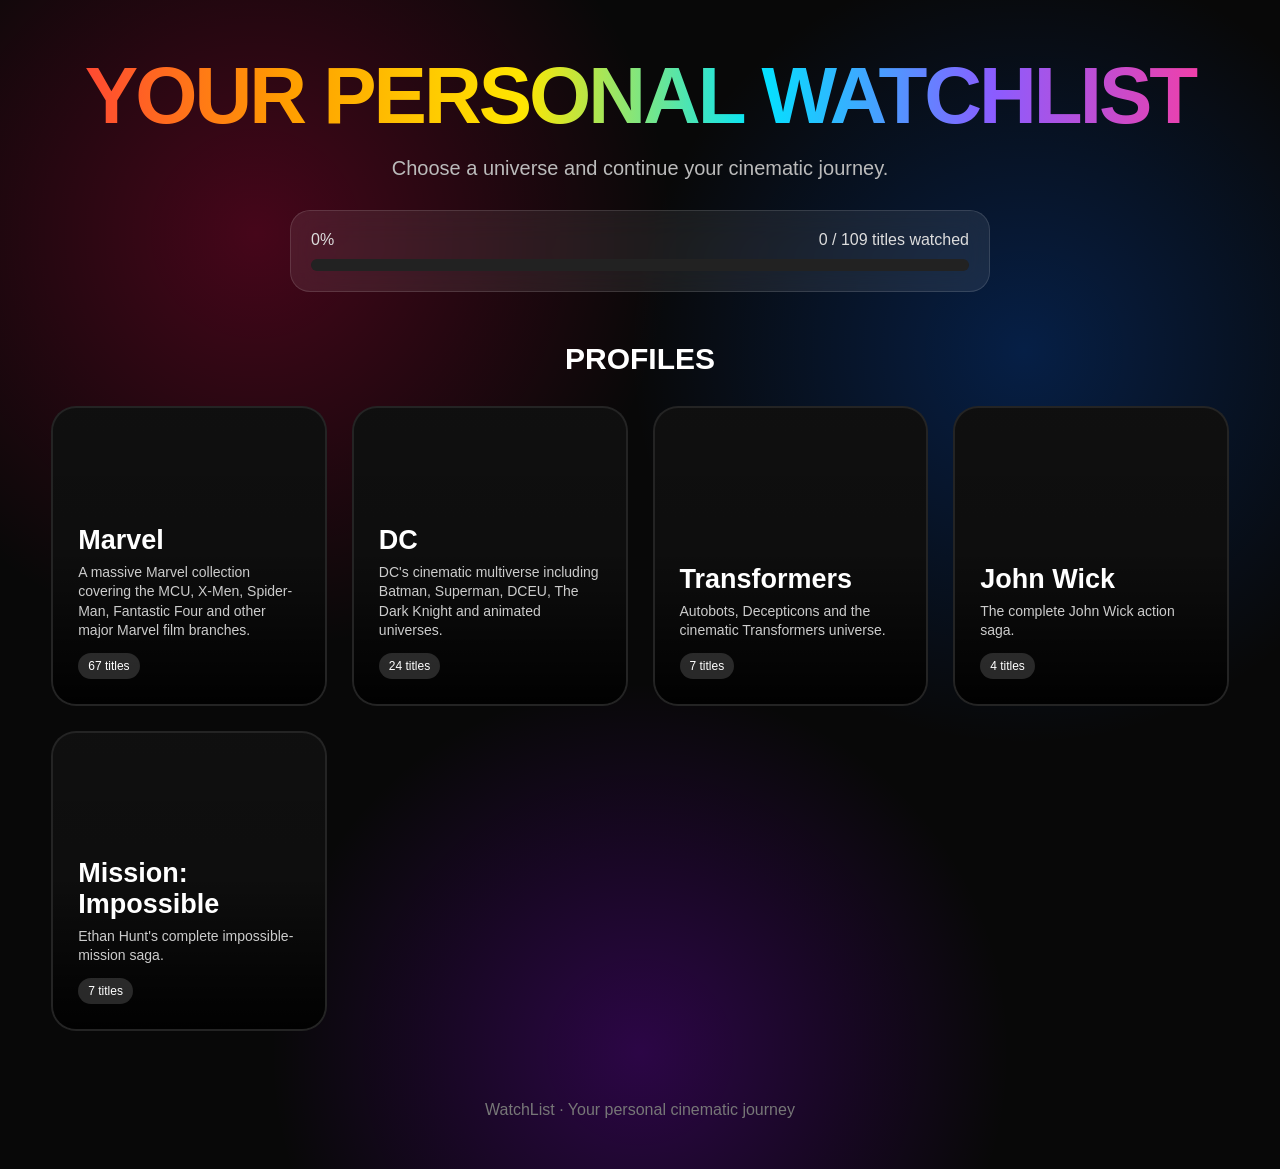
==== index.html @ 00dbecfc "Refactor data & redesign UI for modern look and features Refactored data.js to use a new universes a" ====
<!DOCTYPE html>
<html lang="en">
<head>
    <meta charset="UTF-8">
    <meta name="viewport" content="width=device-width, initial-scale=1.0">

    <title>WatchList</title>

    <style>

        * {
            box-sizing: border-box;
            margin: 0;
            padding: 0;
        }

        body {
            font-family: Arial, Helvetica, sans-serif;
            min-height: 100vh;
            color: white;
            background: radial-gradient(circle at 20% 20%, rgba(255,0,80,.25), transparent 30%), radial-gradient(circle at 80% 30%, rgba(0,100,255,.25), transparent 30%), radial-gradient(circle at 50% 90%, rgba(150,0,255,.25), transparent 30%), #080808;
        }

        .container {
            width: 92%;
            max-width: 1400px;
            margin: auto;
            padding: 50px 0;
        }

        .hero {
            text-align: center;
            margin-bottom: 50px;
        }

            .hero h1 {
                font-size: clamp(40px, 7vw, 80px);
                font-weight: 900;
                letter-spacing: -3px;
                background: linear-gradient( 90deg, #ff3b3b, #ff9d00, #ffe600, #00e5ff, #8b5cff, #ff3b9d );
                -webkit-background-clip: text;
                color: transparent;
            }

            .hero p {
                margin-top: 15px;
                font-size: 20px;
                color: #bbb;
            }

        .progress-box {
            max-width: 700px;
            margin: 30px auto;
            padding: 20px;
            border-radius: 20px;
            background: rgba(255,255,255,.08);
            border: 1px solid rgba(255,255,255,.12);
            backdrop-filter: blur(15px);
        }

        .progress-text {
            display: flex;
            justify-content: space-between;
            margin-bottom: 10px;
            color: #ddd;
        }

        .progress {
            height: 12px;
            background: #222;
            border-radius: 20px;
            overflow: hidden;
        }

        .progress-fill {
            height: 100%;
            width: 0%;
            border-radius: 20px;
            background: linear-gradient( 90deg, #ff3b3b, #ff9d00, #00e5ff, #8b5cff );
            transition: width .5s ease;
        }

        .section-title {
            text-align: center;
            font-size: 30px;
            margin-bottom: 30px;
        }

        .profiles {
            display: grid;
            grid-template-columns: repeat(auto-fit, minmax(230px, 1fr));
            gap: 25px;
        }

        .profile {
            position: relative;
            height: 300px;
            border-radius: 25px;
            overflow: hidden;
            cursor: pointer;
            background: #111;
            border: 2px solid rgba(255,255,255,.08);
            transition: transform .3s ease, box-shadow .3s ease, border .3s ease;
        }

            .profile:hover {
                transform: translateY(-10px) scale(1.02);
                border-color: rgba(255,255,255,.4);
                box-shadow: 0 20px 60px rgba(0,0,0,.6);
            }

        .profile-bg {
            position: absolute;
            inset: 0;
            background-size: cover;
            background-position: center;
            transition: transform .5s ease;
        }

        .profile:hover .profile-bg {
            transform: scale(1.08);
        }

        .profile-overlay {
            position: absolute;
            inset: 0;
            background: linear-gradient( to top, rgba(0,0,0,.95), rgba(0,0,0,.2), rgba(0,0,0,.1) );
        }

        .profile-content {
            position: absolute;
            bottom: 0;
            padding: 25px;
            width: 100%;
        }

            .profile-content h2 {
                font-size: 27px;
                margin-bottom: 7px;
            }

            .profile-content p {
                color: #ccc;
                font-size: 14px;
                line-height: 1.4;
            }

        .movie-count {
            display: inline-block;
            margin-top: 12px;
            padding: 6px 10px;
            border-radius: 20px;
            background: rgba(255,255,255,.15);
            font-size: 12px;
        }

        footer {
            text-align: center;
            margin-top: 70px;
            color: #777;
        }
    </style>
</head>

<body>

    <div class="container">

        <div class="hero">

            <h1>YOUR PERSONAL WATCHLIST</h1>

            <p>
                Choose a universe and continue your cinematic journey.
            </p>

            <div class="progress-box">

                <div class="progress-text">
                    <span id="progressPercent">0%</span>
                    <span id="progressCount">0 / 0 titles watched</span>
                </div>

                <div class="progress">
                    <div class="progress-fill"
                         id="progressFill">
                    </div>
                </div>

            </div>

        </div>


        <h2 class="section-title">
            PROFILES
        </h2>

        <div class="profiles"
             id="profiles">
        </div>


        <footer>
            WatchList · Your personal cinematic journey
        </footer>

    </div>


    <script src="data.js"></script>

    <script>

function getAllMovies() {

    let movies = [];

    universes.forEach(universe => {

        if (!universe.sections) return;

        universe.sections.forEach(section => {

            if (!section.items) return;

            section.items.forEach(movie => {
                movies.push(movie);
            });

        });

    });

    return movies;
}


function updateProgress() {

    const movies = getAllMovies();

    let watched = 0;

    movies.forEach(movie => {

        const status =
            localStorage.getItem("watchlist_" + movie.id);

        if (status === "watched") {
            watched++;
        }

    });

    const total = movies.length;

    const percent =
        total === 0
            ? 0
            : Math.round((watched / total) * 100);

    document.getElementById("progressPercent").textContent =
        percent + "%";

    document.getElementById("progressCount").textContent =
        watched + " / " + total + " titles watched";

    document.getElementById("progressFill").style.width =
        percent + "%";
}


function createProfiles() {

    const container =
        document.getElementById("profiles");

    container.innerHTML = "";

    universes.forEach(universe => {

        let totalMovies = 0;

        universe.sections.forEach(section => {

            totalMovies += section.items.length;

        });


        const card =
            document.createElement("div");

        card.className = "profile";


        card.innerHTML = `

            <div
                class="profile-bg"
                style="
                    background-image:
                    url('${universe.background}');
                ">
            </div>

            <div class="profile-overlay"></div>

            <div class="profile-content">

                <h2>
                    ${universe.name}
                </h2>

                <p>
                    ${universe.description}
                </p>

                <span class="movie-count">
                    ${totalMovies} titles
                </span>

            </div>
        `;


        card.onclick = function() {

            window.location.href =
                "universe.html?id=" +
                encodeURIComponent(universe.id);

        };


        container.appendChild(card);

    });
}


createProfiles();
updateProgress();

    </script>

</body>
</html>
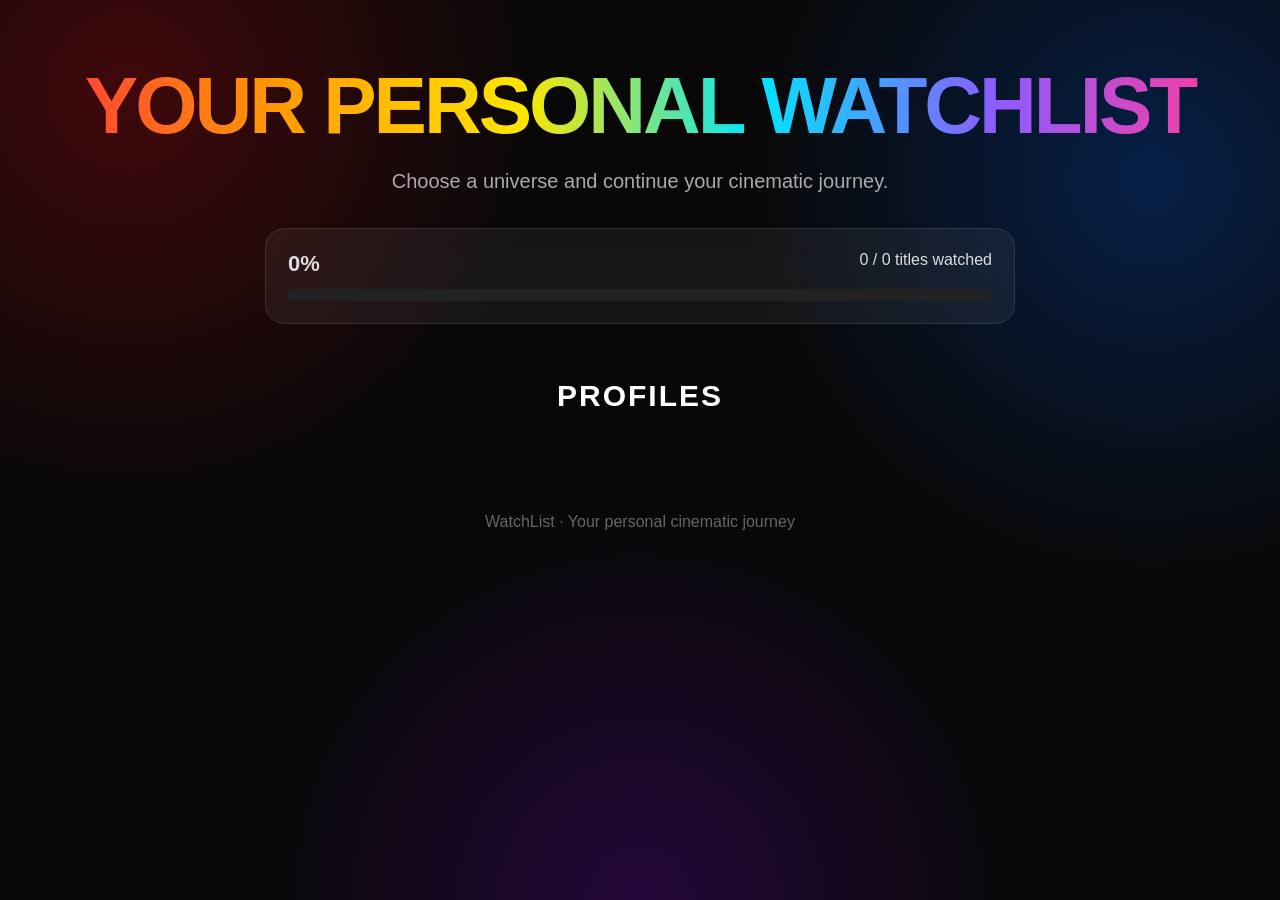
==== commit 133d075b: "Done" ====
--- a/index.html
+++ b/index.html
@@ -1,10 +1,14 @@
 <!DOCTYPE html>
 <html lang="en">
+
 <head>
+
     <meta charset="UTF-8">
-    <meta name="viewport" content="width=device-width, initial-scale=1.0">
-
-    <title>WatchList</title>
+
+    <meta name="viewport"
+          content="width=device-width, initial-scale=1.0">
+
+    <title>WatchList — Choose Your Universe</title>
 
     <style>
 
@@ -15,335 +19,716 @@
         }
 
         body {
+            min-height: 100vh;
             font-family: Arial, Helvetica, sans-serif;
-            min-height: 100vh;
             color: white;
-            background: radial-gradient(circle at 20% 20%, rgba(255,0,80,.25), transparent 30%), radial-gradient(circle at 80% 30%, rgba(0,100,255,.25), transparent 30%), radial-gradient(circle at 50% 90%, rgba(150,0,255,.25), transparent 30%), #080808;
-        }
+            background: radial-gradient( circle at 10% 10%, rgba(229, 9, 20, .25), transparent 30% ), radial-gradient( circle at 90% 20%, rgba(0, 100, 255, .25), transparent 30% ), radial-gradient( circle at 50% 100%, rgba(150, 0, 255, .2), transparent 35% ), #080808;
+        }
+
 
         .container {
             width: 92%;
-            max-width: 1400px;
+            max-width: 1500px;
             margin: auto;
-            padding: 50px 0;
-        }
+            padding: 60px 0 80px;
+        }
+
+
+        /* =========================
+           HERO
+        ========================= */
 
         .hero {
             text-align: center;
-            margin-bottom: 50px;
-        }
+            margin-bottom: 55px;
+        }
+
 
             .hero h1 {
-                font-size: clamp(40px, 7vw, 80px);
+                font-size: clamp( 40px, 7vw, 80px );
                 font-weight: 900;
                 letter-spacing: -3px;
                 background: linear-gradient( 90deg, #ff3b3b, #ff9d00, #ffe600, #00e5ff, #8b5cff, #ff3b9d );
                 -webkit-background-clip: text;
+                background-clip: text;
                 color: transparent;
             }
 
+
             .hero p {
-                margin-top: 15px;
+                margin-top: 18px;
+                color: #aaa;
                 font-size: 20px;
-                color: #bbb;
-            }
+            }
+
+
+        /* =========================
+           PROGRESS
+        ========================= */
 
         .progress-box {
-            max-width: 700px;
-            margin: 30px auto;
-            padding: 20px;
+            max-width: 750px;
+            margin: 35px auto 0;
+            padding: 22px;
             border-radius: 20px;
-            background: rgba(255,255,255,.08);
-            border: 1px solid rgba(255,255,255,.12);
+            background: rgba(255,255,255,.06);
+            border: 1px solid rgba(255,255,255,.1);
             backdrop-filter: blur(15px);
         }
+
 
         .progress-text {
             display: flex;
             justify-content: space-between;
-            margin-bottom: 10px;
+            margin-bottom: 12px;
             color: #ddd;
         }
 
+
+        #progressPercent {
+            font-size: 22px;
+            font-weight: bold;
+        }
+
+
         .progress {
+            width: 100%;
             height: 12px;
-            background: #222;
             border-radius: 20px;
             overflow: hidden;
-        }
+            background: #222;
+        }
+
 
         .progress-fill {
+            width: 0%;
             height: 100%;
-            width: 0%;
-            border-radius: 20px;
             background: linear-gradient( 90deg, #ff3b3b, #ff9d00, #00e5ff, #8b5cff );
             transition: width .5s ease;
         }
+
+
+        /* =========================
+           PROFILES
+        ========================= */
 
         .section-title {
             text-align: center;
             font-size: 30px;
             margin-bottom: 30px;
-        }
+            letter-spacing: 2px;
+        }
+
 
         .profiles {
             display: grid;
-            grid-template-columns: repeat(auto-fit, minmax(230px, 1fr));
-            gap: 25px;
-        }
+            grid-template-columns: repeat( auto-fit, minmax( 260px, 1fr ) );
+            gap: 28px;
+        }
+
 
         .profile {
             position: relative;
-            height: 300px;
+            height: 360px;
+            overflow: hidden;
             border-radius: 25px;
-            overflow: hidden;
             cursor: pointer;
-            background: #111;
-            border: 2px solid rgba(255,255,255,.08);
-            transition: transform .3s ease, box-shadow .3s ease, border .3s ease;
-        }
+            background: #151515;
+            border: 2px solid rgba(255,255,255,.1);
+            transition: transform .3s ease, box-shadow .3s ease;
+        }
+
 
             .profile:hover {
                 transform: translateY(-10px) scale(1.02);
-                border-color: rgba(255,255,255,.4);
-                box-shadow: 0 20px 60px rgba(0,0,0,.6);
-            }
+                box-shadow: 0 25px 70px rgba(0,0,0,.7);
+            }
+
 
         .profile-bg {
             position: absolute;
             inset: 0;
-            background-size: cover;
-            background-position: center;
+            background: linear-gradient( 135deg, var(--accent), var(--accent2), #111 );
             transition: transform .5s ease;
         }
 
-        .profile:hover .profile-bg {
-            transform: scale(1.08);
-        }
+
+        .profile:hover
+        .profile-bg {
+            transform: scale(1.1);
+        }
+
 
         .profile-overlay {
             position: absolute;
             inset: 0;
-            background: linear-gradient( to top, rgba(0,0,0,.95), rgba(0,0,0,.2), rgba(0,0,0,.1) );
-        }
+            background: linear-gradient( to bottom, rgba(0,0,0,.05), rgba(0,0,0,.25), rgba(0,0,0,.95) );
+        }
+
+
+        .profile-symbol {
+            position: absolute;
+            top: 35px;
+            left: 35px;
+            width: 75px;
+            height: 75px;
+            border-radius: 50%;
+            display: flex;
+            align-items: center;
+            justify-content: center;
+            font-size: 38px;
+            background: rgba(0,0,0,.35);
+            border: 1px solid rgba(255,255,255,.25);
+            backdrop-filter: blur(10px);
+        }
+
 
         .profile-content {
             position: absolute;
+            left: 0;
             bottom: 0;
-            padding: 25px;
             width: 100%;
-        }
+            padding: 28px;
+        }
+
 
             .profile-content h2 {
-                font-size: 27px;
-                margin-bottom: 7px;
-            }
+                font-size: 30px;
+                margin-bottom: 8px;
+            }
+
 
             .profile-content p {
-                color: #ccc;
+                color: #ddd;
+                line-height: 1.5;
                 font-size: 14px;
-                line-height: 1.4;
-            }
+            }
+
 
         .movie-count {
             display: inline-block;
-            margin-top: 12px;
-            padding: 6px 10px;
+            margin-top: 15px;
+            padding: 7px 13px;
             border-radius: 20px;
             background: rgba(255,255,255,.15);
-            font-size: 12px;
-        }
+            font-size: 13px;
+        }
+
 
         footer {
             text-align: center;
             margin-top: 70px;
-            color: #777;
+            color: #666;
+        }
+
+
+        /* =========================
+           MOBILE
+        ========================= */
+
+        @media(max-width:600px) {
+
+            .container {
+                padding-top: 35px;
+            }
+
+            .profile {
+                height: 320px;
+            }
+
+            .hero h1 {
+                letter-spacing: -2px;
+            }
+
+            .progress-text {
+                font-size: 13px;
+            }
         }
     </style>
+
 </head>
 
+
 <body>
 
+
     <div class="container">
 
-        <div class="hero">
-
-            <h1>YOUR PERSONAL WATCHLIST</h1>
+
+        <section class="hero">
+
+            <h1>
+                YOUR PERSONAL WATCHLIST
+            </h1>
 
             <p>
                 Choose a universe and continue your cinematic journey.
             </p>
 
+
             <div class="progress-box">
 
                 <div class="progress-text">
-                    <span id="progressPercent">0%</span>
-                    <span id="progressCount">0 / 0 titles watched</span>
+
+                    <span id="progressPercent">
+                        0%
+                    </span>
+
+                    <span id="progressCount">
+                        0 / 0 titles watched
+                    </span>
+
                 </div>
 
+
                 <div class="progress">
-                    <div class="progress-fill"
-                         id="progressFill">
+
+                    <div id="progressFill"
+                         class="progress-fill">
                     </div>
+
                 </div>
 
             </div>
 
-        </div>
+        </section>
 
 
         <h2 class="section-title">
             PROFILES
         </h2>
 
-        <div class="profiles"
-             id="profiles">
-        </div>
+
+        <main id="profiles"
+              class="profiles">
+        </main>
 
 
         <footer>
-            WatchList · Your personal cinematic journey
+
+            WatchList ·
+            Your personal cinematic journey
+
         </footer>
 
+
     </div>
 
 
+    <!-- DATA -->
+
     <script src="data.js"></script>
 
+
     <script>
 
-function getAllMovies() {
-
-    let movies = [];
-
-    universes.forEach(universe => {
-
-        if (!universe.sections) return;
-
-        universe.sections.forEach(section => {
-
-            if (!section.items) return;
-
-            section.items.forEach(movie => {
-                movies.push(movie);
-            });
-
-        });
-
-    });
-
-    return movies;
+
+/* =========================================
+   GET ALL ITEMS
+========================================= */
+
+function getAllItems() {
+
+    const items = [];
+
+    UNIVERSES.forEach(
+        universe => {
+
+            if (!universe.groups) {
+                return;
+            }
+
+            universe.groups.forEach(
+                group => {
+
+                    if (!group.items) {
+                        return;
+                    }
+
+                    group.items.forEach(
+                        item => {
+
+                            items.push(item);
+
+                        }
+                    );
+
+                }
+            );
+
+        }
+    );
+
+    return items;
+
 }
 
 
-function updateProgress() {
-
-    const movies = getAllMovies();
+/* =========================================
+   PROGRESS
+========================================= */
+
+function updateOverallProgress() {
+
+    const items =
+        getAllItems();
+
 
     let watched = 0;
 
-    movies.forEach(movie => {
-
-        const status =
-            localStorage.getItem("watchlist_" + movie.id);
-
-        if (status === "watched") {
-            watched++;
-        }
-
-    });
-
-    const total = movies.length;
-
-    const percent =
+
+    let halfway = 0;
+
+
+    items.forEach(
+        item => {
+
+            const status =
+                getStatus(item);
+
+
+            if (
+                status === "watched"
+            ) {
+
+                watched++;
+
+            }
+
+
+            if (
+                status === "halfway"
+            ) {
+
+                halfway++;
+
+            }
+
+        }
+    );
+
+
+    const total =
+        items.length;
+
+
+    const percentage =
         total === 0
-            ? 0
-            : Math.round((watched / total) * 100);
-
-    document.getElementById("progressPercent").textContent =
-        percent + "%";
-
-    document.getElementById("progressCount").textContent =
-        watched + " / " + total + " titles watched";
-
-    document.getElementById("progressFill").style.width =
-        percent + "%";
+        ? 0
+        : Math.round(
+            (
+                watched /
+                total
+            ) * 100
+        );
+
+
+    document
+        .getElementById(
+            "progressPercent"
+        )
+        .textContent =
+        percentage + "%";
+
+
+    document
+        .getElementById(
+            "progressCount"
+        )
+        .textContent =
+        watched +
+        " / " +
+        total +
+        " titles watched";
+
+
+    document
+        .getElementById(
+            "progressFill"
+        )
+        .style.width =
+        percentage + "%";
+
 }
 
 
+/* =========================================
+   STATUS
+========================================= */
+
+function getStatus(item) {
+
+    const saved =
+        localStorage.getItem(
+            "watchlist-" +
+            item.id
+        );
+
+
+    return saved || "not-watched";
+
+}
+
+
+/* =========================================
+   PROFILE ICON
+========================================= */
+
+function getIcon(universe) {
+
+    if (
+        universe.id === "marvel"
+    ) {
+
+        return "⚡";
+
+    }
+
+
+    if (
+        universe.id === "dc"
+    ) {
+
+        return "🦇";
+
+    }
+
+
+    if (
+        universe.id === "hp"
+    ) {
+
+        return "🪄";
+
+    }
+
+
+    return "🎬";
+
+}
+
+
+/* =========================================
+   PROFILE
+========================================= */
+
 function createProfiles() {
 
     const container =
-        document.getElementById("profiles");
+        document.getElementById(
+            "profiles"
+        );
+
 
     container.innerHTML = "";
 
-    universes.forEach(universe => {
-
-        let totalMovies = 0;
-
-        universe.sections.forEach(section => {
-
-            totalMovies += section.items.length;
-
-        });
-
-
-        const card =
-            document.createElement("div");
-
-        card.className = "profile";
-
-
-        card.innerHTML = `
-
-            <div
-                class="profile-bg"
-                style="
-                    background-image:
-                    url('${universe.background}');
-                ">
-            </div>
-
-            <div class="profile-overlay"></div>
-
-            <div class="profile-content">
-
-                <h2>
-                    ${universe.name}
-                </h2>
-
-                <p>
-                    ${universe.description}
-                </p>
-
-                <span class="movie-count">
-                    ${totalMovies} titles
-                </span>
-
-            </div>
-        `;
-
-
-        card.onclick = function() {
-
-            window.location.href =
-                "universe.html?id=" +
-                encodeURIComponent(universe.id);
-
-        };
-
-
-        container.appendChild(card);
-
-    });
+
+    UNIVERSES.forEach(
+        universe => {
+
+
+            let total = 0;
+
+
+            let watched = 0;
+
+
+            if (
+                universe.groups
+            ) {
+
+                universe.groups.forEach(
+                    group => {
+
+                        if (
+                            !group.items
+                        ) {
+                            return;
+                        }
+
+
+                        total +=
+                            group.items.length;
+
+
+                        group.items.forEach(
+                            item => {
+
+                                if (
+                                    getStatus(item)
+                                    ===
+                                    "watched"
+                                ) {
+
+                                    watched++;
+
+                                }
+
+                            }
+                        );
+
+                    }
+                );
+
+            }
+
+
+            const card =
+                document.createElement(
+                    "article"
+                );
+
+
+            card.className =
+                "profile";
+
+
+            card.style.setProperty(
+                "--accent",
+                universe.accent ||
+                "#e50914"
+            );
+
+
+            card.style.setProperty(
+                "--accent2",
+                universe.accent2 ||
+                "#ff9900"
+            );
+
+
+            const percentage =
+                total === 0
+                ? 0
+                : Math.round(
+                    watched /
+                    total *
+                    100
+                );
+
+
+            card.innerHTML = `
+
+                <div class="profile-bg"></div>
+
+                <div class="profile-overlay"></div>
+
+                <div class="profile-symbol">
+                    ${getIcon(universe)}
+                </div>
+
+                <div class="profile-content">
+
+                    <h2>
+                        ${escapeHTML(
+                            universe.name
+                        )}
+                    </h2>
+
+                    <p>
+                        ${escapeHTML(
+                            universe.tagline ||
+                            "Your cinematic universe."
+                        )}
+                    </p>
+
+                    <span class="movie-count">
+
+                        ${total} titles
+                        ·
+                        ${percentage}% complete
+
+                    </span>
+
+                </div>
+
+            `;
+
+
+            card.addEventListener(
+                "click",
+                function () {
+
+                    /*
+                     * Save selected universe.
+                     * universe.js accepts this.
+                     */
+
+                    localStorage.setItem(
+                        "selected-universe",
+                        universe.id
+                    );
+
+
+                    /*
+                     * Use URL as well.
+                     */
+
+                    window.location.href =
+                        "universe.html?id=" +
+                        encodeURIComponent(
+                            universe.id
+                        );
+
+                }
+            );
+
+
+            container.appendChild(
+                card
+            );
+
+        }
+    );
+
 }
 
 
+/* =========================================
+   ESCAPE
+========================================= */
+
+function escapeHTML(value) {
+
+    return String(
+        value || ""
+    )
+    .replace(
+        /&/g,
+        "&amp;"
+    )
+    .replace(
+        /</g,
+        "&lt;"
+    )
+    .replace(
+        />/g,
+        "&gt;"
+    )
+    .replace(
+        /"/g,
+        "&quot;"
+    )
+    .replace(
+        /'/g,
+        "&#039;"
+    );
+
+}
+
+
+/* =========================================
+   START
+========================================= */
+
 createProfiles();
-updateProgress();
+
+updateOverallProgress();
+
 
     </script>
 
+
 </body>
+
 </html>
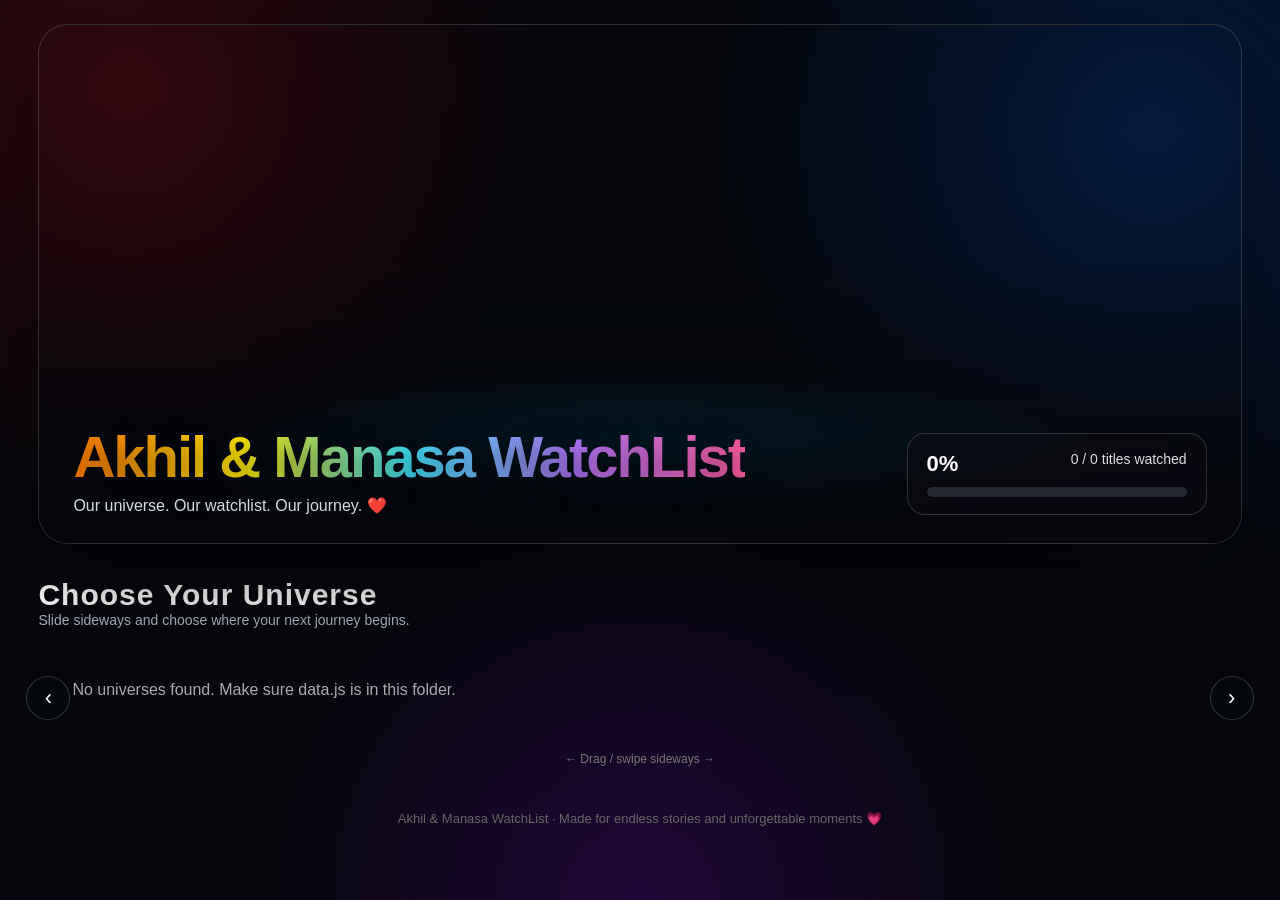
==== commit 8c230077: "done" ====
--- a/index.html
+++ b/index.html
@@ -1,734 +1,441 @@
 <!DOCTYPE html>
 <html lang="en">
-
 <head>
-
     <meta charset="UTF-8">
-
-    <meta name="viewport"
-          content="width=device-width, initial-scale=1.0">
-
-    <title>WatchList — Choose Your Universe</title>
-
+    <meta name="viewport" content="width=device-width, initial-scale=1.0">
+    <title>Akhil & Manasa WatchList</title>
     <style>
-
         * {
             box-sizing: border-box;
             margin: 0;
-            padding: 0;
+            padding: 0
+        }
+
+        :root {
+            --bg: #05070c;
+            --text: #fff;
+            --muted: #aeb4c2;
+            --surface: rgba(16,19,29,.78);
+            --border: rgba(255,255,255,.12)
         }
 
         body {
             min-height: 100vh;
-            font-family: Arial, Helvetica, sans-serif;
-            color: white;
-            background: radial-gradient( circle at 10% 10%, rgba(229, 9, 20, .25), transparent 30% ), radial-gradient( circle at 90% 20%, rgba(0, 100, 255, .25), transparent 30% ), radial-gradient( circle at 50% 100%, rgba(150, 0, 255, .2), transparent 35% ), #080808;
-        }
-
-
-        .container {
-            width: 92%;
-            max-width: 1500px;
+            font-family: Arial,Helvetica,sans-serif;
+            color: var(--text);
+            background: radial-gradient(circle at 10% 10%,rgba(229,9,20,.22),transparent 30%),radial-gradient(circle at 90% 15%,rgba(0,100,255,.22),transparent 32%),radial-gradient(circle at 50% 100%,rgba(150,0,255,.18),transparent 35%),#05070c;
+            overflow-x: hidden
+        }
+
+        .page {
+            width: min(1500px,94%);
             margin: auto;
-            padding: 60px 0 80px;
-        }
-
-
-        /* =========================
-           HERO
-        ========================= */
-
-        .hero {
-            text-align: center;
-            margin-bottom: 55px;
-        }
-
-
-            .hero h1 {
-                font-size: clamp( 40px, 7vw, 80px );
-                font-weight: 900;
-                letter-spacing: -3px;
-                background: linear-gradient( 90deg, #ff3b3b, #ff9d00, #ffe600, #00e5ff, #8b5cff, #ff3b9d );
-                -webkit-background-clip: text;
-                background-clip: text;
-                color: transparent;
-            }
-
-
-            .hero p {
-                margin-top: 18px;
-                color: #aaa;
-                font-size: 20px;
-            }
-
-
-        /* =========================
-           PROGRESS
-        ========================= */
-
-        .progress-box {
-            max-width: 750px;
-            margin: 35px auto 0;
-            padding: 22px;
-            border-radius: 20px;
-            background: rgba(255,255,255,.06);
-            border: 1px solid rgba(255,255,255,.1);
-            backdrop-filter: blur(15px);
-        }
-
-
-        .progress-text {
-            display: flex;
+            padding: 24px 0 60px
+        }
+
+        /* HERO IMAGE */
+        .hero-image {
+            position: relative;
+            min-height: 520px;
+            border-radius: 30px;
+            overflow: hidden;
+            border: 1px solid rgba(255,255,255,.16);
+            box-shadow: 0 30px 100px rgba(0,0,0,.55);
+            background-image: linear-gradient(to bottom,rgba(0,0,0,.05) 0%,rgba(0,0,0,.08) 45%,rgba(5,7,12,.96) 100%),url('akhil-manasa-watchlist.png');
+            background-size: cover;
+            background-position: center top
+        }
+
+        .hero-glow {
+            position: absolute;
+            inset: auto 8% 0;
+            height: 180px;
+            background: radial-gradient(ellipse,rgba(0,180,255,.16),transparent 65%);
+            pointer-events: none
+        }
+
+        .hero-bottom {
+            position: absolute;
+            left: 0;
+            right: 0;
+            bottom: 0;
+            padding: 24px 34px 28px;
+            display: flex;
+            align-items: end;
             justify-content: space-between;
-            margin-bottom: 12px;
+            gap: 25px;
+            background: linear-gradient(to top,rgba(5,7,12,.96),rgba(5,7,12,.68),transparent)
+        }
+
+        .hero-copy h1 {
+            font-size: clamp(30px,5vw,58px);
+            line-height: 1;
+            font-weight: 900;
+            letter-spacing: -2px;
+            background: linear-gradient(90deg,#ff7a00,#ffe600,#42e8ff,#b879ff,#ff5da2);
+            -webkit-background-clip: text;
+            background-clip: text;
+            color: transparent;
+            text-shadow: 0 8px 35px rgba(0,0,0,.6)
+        }
+
+        .hero-copy p {
+            margin-top: 10px;
+            color: #d7dbe4;
+            font-size: 16px
+        }
+
+        .overall {
+            min-width: 300px;
+            padding: 17px 19px;
+            border: 1px solid rgba(255,255,255,.16);
+            border-radius: 18px;
+            background: rgba(10,12,18,.74);
+            backdrop-filter: blur(14px)
+        }
+
+        .overall-top {
+            display: flex;
+            justify-content: space-between;
+            gap: 15px;
+            margin-bottom: 10px;
             color: #ddd;
-        }
-
-
-        #progressPercent {
-            font-size: 22px;
-            font-weight: bold;
-        }
-
-
-        .progress {
-            width: 100%;
-            height: 12px;
-            border-radius: 20px;
-            overflow: hidden;
-            background: #222;
-        }
-
-
-        .progress-fill {
-            width: 0%;
+            font-size: 14px
+        }
+
+            .overall-top strong {
+                font-size: 22px;
+                color: #fff
+            }
+
+        .bar {
+            height: 10px;
+            background: #242833;
+            border-radius: 99px;
+            overflow: hidden
+        }
+
+        .fill {
             height: 100%;
-            background: linear-gradient( 90deg, #ff3b3b, #ff9d00, #00e5ff, #8b5cff );
-            transition: width .5s ease;
-        }
-
-
-        /* =========================
-           PROFILES
-        ========================= */
+            width: 0;
+            background: linear-gradient(90deg,#ff3b3b,#ffb000,#00d9ff,#9b6cff,#ff4fbd);
+            border-radius: 99px;
+            transition: width .4s
+        }
+
+        .section {
+            margin-top: 34px
+        }
+
+        .section-head {
+            display: flex;
+            justify-content: space-between;
+            align-items: center;
+            gap: 20px;
+            margin-bottom: 18px
+        }
 
         .section-title {
-            text-align: center;
             font-size: 30px;
-            margin-bottom: 30px;
-            letter-spacing: 2px;
-        }
-
+            letter-spacing: 1px
+        }
+
+        .section-sub {
+            color: var(--muted);
+            font-size: 14px
+        }
+
+        /* HORIZONTAL PROFILE CAROUSEL */
+        .profiles-wrap {
+            position: relative
+        }
 
         .profiles {
-            display: grid;
-            grid-template-columns: repeat( auto-fit, minmax( 260px, 1fr ) );
-            gap: 28px;
-        }
-
+            display: flex;
+            gap: 18px;
+            overflow-x: auto;
+            scroll-behavior: smooth;
+            scroll-snap-type: x mandatory;
+            padding: 5px 4px 20px;
+            scrollbar-width: none
+        }
+
+            .profiles::-webkit-scrollbar {
+                display: none
+            }
 
         .profile {
             position: relative;
-            height: 360px;
+            flex: 0 0 255px;
+            height: 330px;
+            border-radius: 24px;
             overflow: hidden;
-            border-radius: 25px;
             cursor: pointer;
-            background: #151515;
-            border: 2px solid rgba(255,255,255,.1);
-            transition: transform .3s ease, box-shadow .3s ease;
-        }
-
+            scroll-snap-align: start;
+            border: 1px solid var(--border);
+            background: linear-gradient(145deg,var(--accent),var(--accent2) 45%,#090b12 100%);
+            box-shadow: 0 16px 45px rgba(0,0,0,.3);
+            transition: transform .25s,border-color .25s,box-shadow .25s
+        }
 
             .profile:hover {
-                transform: translateY(-10px) scale(1.02);
-                box-shadow: 0 25px 70px rgba(0,0,0,.7);
-            }
-
-
-        .profile-bg {
+                transform: translateY(-7px);
+                border-color: var(--accent);
+                box-shadow: 0 25px 60px rgba(0,0,0,.55)
+            }
+
+            .profile::before {
+                content: "";
+                position: absolute;
+                inset: 0;
+                background: radial-gradient(circle at 80% 15%,rgba(255,255,255,.22),transparent 26%),linear-gradient(to bottom,rgba(0,0,0,.03),rgba(0,0,0,.18) 35%,rgba(0,0,0,.95) 92%)
+            }
+
+        .profile-art {
             position: absolute;
             inset: 0;
-            background: linear-gradient( 135deg, var(--accent), var(--accent2), #111 );
-            transition: transform .5s ease;
-        }
-
-
-        .profile:hover
-        .profile-bg {
-            transform: scale(1.1);
-        }
-
-
-        .profile-overlay {
-            position: absolute;
-            inset: 0;
-            background: linear-gradient( to bottom, rgba(0,0,0,.05), rgba(0,0,0,.25), rgba(0,0,0,.95) );
-        }
-
-
-        .profile-symbol {
-            position: absolute;
-            top: 35px;
-            left: 35px;
-            width: 75px;
-            height: 75px;
-            border-radius: 50%;
+            background: radial-gradient(circle at 50% 25%,rgba(255,255,255,.16),transparent 25%),linear-gradient(135deg,var(--accent),var(--accent2));
+            opacity: .9
+        }
+
+        .profile-icon {
+            position: absolute;
+            top: 22px;
+            left: 22px;
+            width: 68px;
+            height: 68px;
+            border-radius: 20px;
             display: flex;
             align-items: center;
             justify-content: center;
-            font-size: 38px;
+            font-size: 34px;
             background: rgba(0,0,0,.35);
-            border: 1px solid rgba(255,255,255,.25);
-            backdrop-filter: blur(10px);
-        }
-
+            border: 1px solid rgba(255,255,255,.2);
+            backdrop-filter: blur(10px)
+        }
 
         .profile-content {
             position: absolute;
             left: 0;
+            right: 0;
             bottom: 0;
-            width: 100%;
-            padding: 28px;
-        }
-
+            padding: 22px
+        }
 
             .profile-content h2 {
-                font-size: 30px;
-                margin-bottom: 8px;
-            }
-
+                font-size: 27px;
+                margin-bottom: 7px
+            }
 
             .profile-content p {
-                color: #ddd;
-                line-height: 1.5;
-                font-size: 14px;
-            }
-
-
-        .movie-count {
-            display: inline-block;
-            margin-top: 15px;
-            padding: 7px 13px;
-            border-radius: 20px;
-            background: rgba(255,255,255,.15);
-            font-size: 13px;
-        }
-
+                font-size: 13px;
+                line-height: 1.45;
+                color: #d9dce4;
+                min-height: 38px
+            }
+
+        .profile-meta {
+            display: flex;
+            justify-content: space-between;
+            align-items: center;
+            margin-top: 14px;
+            font-size: 12px;
+            color: #ddd
+        }
+
+        .mini-bar {
+            height: 6px;
+            background: rgba(255,255,255,.16);
+            border-radius: 99px;
+            overflow: hidden;
+            margin-top: 8px
+        }
+
+        .mini-fill {
+            height: 100%;
+            background: linear-gradient(90deg,var(--accent),var(--accent2));
+            width: 0;
+            transition: width .4s
+        }
+
+        .nav {
+            position: absolute;
+            top: 50%;
+            transform: translateY(-50%);
+            z-index: 5;
+            width: 44px;
+            height: 44px;
+            border: 1px solid rgba(255,255,255,.18);
+            border-radius: 50%;
+            background: rgba(7,9,14,.82);
+            color: #fff;
+            font-size: 22px;
+            cursor: pointer;
+            backdrop-filter: blur(10px)
+        }
+
+            .nav:hover {
+                background: var(--accent)
+            }
+
+            .nav.left {
+                left: -12px
+            }
+
+            .nav.right {
+                right: -12px
+            }
+
+        .hint {
+            text-align: center;
+            color: #777;
+            font-size: 12px;
+            margin-top: 3px
+        }
 
         footer {
             text-align: center;
-            margin-top: 70px;
             color: #666;
-        }
-
-
-        /* =========================
-           MOBILE
-        ========================= */
-
-        @media(max-width:600px) {
-
-            .container {
-                padding-top: 35px;
+            margin-top: 45px;
+            font-size: 13px
+        }
+
+        @media(max-width:700px) {
+            .page {
+                width: 94%;
+                padding-top: 12px
+            }
+
+            .hero-image {
+                min-height: 430px;
+                border-radius: 22px;
+                background-position: center top
+            }
+
+            .hero-bottom {
+                padding: 18px;
+                display: block
+            }
+
+            .overall {
+                margin-top: 16px;
+                min-width: 0
             }
 
             .profile {
-                height: 320px;
-            }
-
-            .hero h1 {
-                letter-spacing: -2px;
-            }
-
-            .progress-text {
-                font-size: 13px;
+                flex-basis: 230px;
+                height: 300px
+            }
+
+            .nav {
+                display: none
+            }
+
+            .section-title {
+                font-size: 25px
             }
         }
     </style>
-
 </head>
-
-
 <body>
-
-
-    <div class="container">
-
-
-        <section class="hero">
-
-            <h1>
-                YOUR PERSONAL WATCHLIST
-            </h1>
-
-            <p>
-                Choose a universe and continue your cinematic journey.
-            </p>
-
-
-            <div class="progress-box">
-
-                <div class="progress-text">
-
-                    <span id="progressPercent">
-                        0%
-                    </span>
-
-                    <span id="progressCount">
-                        0 / 0 titles watched
-                    </span>
-
+    <div class="page">
+        <section class="hero-image" aria-label="Akhil and Manasa WatchList">
+            <div class="hero-glow"></div>
+            <div class="hero-bottom">
+                <div class="hero-copy">
+                    <h1>Akhil &amp; Manasa WatchList</h1>
+                    <p>Our universe. Our watchlist. Our journey. ❤️</p>
                 </div>
-
-
-                <div class="progress">
-
-                    <div id="progressFill"
-                         class="progress-fill">
-                    </div>
-
+                <div class="overall">
+                    <div class="overall-top"><strong id="overallPercent">0%</strong><span id="overallCount">0 / 0 titles watched</span></div>
+                    <div class="bar"><div class="fill" id="overallFill"></div></div>
                 </div>
-
             </div>
-
         </section>
 
-
-        <h2 class="section-title">
-            PROFILES
-        </h2>
-
-
-        <main id="profiles"
-              class="profiles">
-        </main>
-
-
-        <footer>
-
-            WatchList ·
-            Your personal cinematic journey
-
-        </footer>
-
-
+        <section class="section">
+            <div class="section-head">
+                <div><h2 class="section-title">Choose Your Universe</h2><p class="section-sub">Slide sideways and choose where your next journey begins.</p></div>
+            </div>
+            <div class="profiles-wrap">
+                <button class="nav left" id="prevBtn" aria-label="Previous profiles">‹</button>
+                <div class="profiles" id="profiles"></div>
+                <button class="nav right" id="nextBtn" aria-label="Next profiles">›</button>
+            </div>
+            <div class="hint">← Drag / swipe sideways →</div>
+        </section>
+
+        <footer>Akhil &amp; Manasa WatchList · Made for endless stories and unforgettable moments 💗</footer>
     </div>
 
-
-    <!-- DATA -->
-
     <script src="data.js"></script>
-
-
-    <script>
-
-
-/* =========================================
-   GET ALL ITEMS
-========================================= */
-
-function getAllItems() {
-
-    const items = [];
-
-    UNIVERSES.forEach(
-        universe => {
-
-            if (!universe.groups) {
-                return;
-            }
-
-            universe.groups.forEach(
-                group => {
-
-                    if (!group.items) {
-                        return;
-                    }
-
-                    group.items.forEach(
-                        item => {
-
-                            items.push(item);
-
-                        }
-                    );
-
-                }
-            );
-
-        }
-    );
-
-    return items;
-
-}
-
-
-/* =========================================
-   PROGRESS
-========================================= */
-
-function updateOverallProgress() {
-
-    const items =
-        getAllItems();
-
-
-    let watched = 0;
-
-
-    let halfway = 0;
-
-
-    items.forEach(
-        item => {
-
-            const status =
-                getStatus(item);
-
-
-            if (
-                status === "watched"
-            ) {
-
-                watched++;
-
-            }
-
-
-            if (
-                status === "halfway"
-            ) {
-
-                halfway++;
-
-            }
-
-        }
-    );
-
-
-    const total =
-        items.length;
-
-
-    const percentage =
-        total === 0
-        ? 0
-        : Math.round(
-            (
-                watched /
-                total
-            ) * 100
-        );
-
-
-    document
-        .getElementById(
-            "progressPercent"
-        )
-        .textContent =
-        percentage + "%";
-
-
-    document
-        .getElementById(
-            "progressCount"
-        )
-        .textContent =
-        watched +
-        " / " +
-        total +
-        " titles watched";
-
-
-    document
-        .getElementById(
-            "progressFill"
-        )
-        .style.width =
-        percentage + "%";
-
-}
-
-
-/* =========================================
-   STATUS
-========================================= */
-
-function getStatus(item) {
-
-    const saved =
-        localStorage.getItem(
-            "watchlist-" +
-            item.id
-        );
-
-
-    return saved || "not-watched";
-
-}
-
-
-/* =========================================
-   PROFILE ICON
-========================================= */
-
-function getIcon(universe) {
-
-    if (
-        universe.id === "marvel"
-    ) {
-
-        return "⚡";
-
-    }
-
-
-    if (
-        universe.id === "dc"
-    ) {
-
-        return "🦇";
-
-    }
-
-
-    if (
-        universe.id === "hp"
-    ) {
-
-        return "🪄";
-
-    }
-
-
-    return "🎬";
-
-}
-
-
-/* =========================================
-   PROFILE
-========================================= */
-
-function createProfiles() {
-
-    const container =
-        document.getElementById(
-            "profiles"
-        );
-
-
-    container.innerHTML = "";
-
-
-    UNIVERSES.forEach(
-        universe => {
-
-
-            let total = 0;
-
-
-            let watched = 0;
-
-
-            if (
-                universe.groups
-            ) {
-
-                universe.groups.forEach(
-                    group => {
-
-                        if (
-                            !group.items
-                        ) {
-                            return;
-                        }
-
-
-                        total +=
-                            group.items.length;
-
-
-                        group.items.forEach(
-                            item => {
-
-                                if (
-                                    getStatus(item)
-                                    ===
-                                    "watched"
-                                ) {
-
-                                    watched++;
-
-                                }
-
-                            }
-                        );
-
-                    }
-                );
-
-            }
-
-
-            const card =
-                document.createElement(
-                    "article"
-                );
-
-
-            card.className =
-                "profile";
-
-
-            card.style.setProperty(
-                "--accent",
-                universe.accent ||
-                "#e50914"
-            );
-
-
-            card.style.setProperty(
-                "--accent2",
-                universe.accent2 ||
-                "#ff9900"
-            );
-
-
-            const percentage =
-                total === 0
-                ? 0
-                : Math.round(
-                    watched /
-                    total *
-                    100
-                );
-
-
-            card.innerHTML = `
-
-                <div class="profile-bg"></div>
-
-                <div class="profile-overlay"></div>
-
-                <div class="profile-symbol">
-                    ${getIcon(universe)}
-                </div>
-
-                <div class="profile-content">
-
-                    <h2>
-                        ${escapeHTML(
-                            universe.name
-                        )}
-                    </h2>
-
-                    <p>
-                        ${escapeHTML(
-                            universe.tagline ||
-                            "Your cinematic universe."
-                        )}
-                    </p>
-
-                    <span class="movie-count">
-
-                        ${total} titles
-                        ·
-                        ${percentage}% complete
-
-                    </span>
-
-                </div>
-
-            `;
-
-
-            card.addEventListener(
-                "click",
-                function () {
-
-                    /*
-                     * Save selected universe.
-                     * universe.js accepts this.
-                     */
-
-                    localStorage.setItem(
-                        "selected-universe",
-                        universe.id
-                    );
-
-
-                    /*
-                     * Use URL as well.
-                     */
-
-                    window.location.href =
-                        "universe.html?id=" +
-                        encodeURIComponent(
-                            universe.id
-                        );
-
-                }
-            );
-
-
-            container.appendChild(
-                card
-            );
-
-        }
-    );
-
-}
-
-
-/* =========================================
-   ESCAPE
-========================================= */
-
-function escapeHTML(value) {
-
-    return String(
-        value || ""
-    )
-    .replace(
-        /&/g,
-        "&amp;"
-    )
-    .replace(
-        /</g,
-        "&lt;"
-    )
-    .replace(
-        />/g,
-        "&gt;"
-    )
-    .replace(
-        /"/g,
-        "&quot;"
-    )
-    .replace(
-        /'/g,
-        "&#039;"
-    );
-
-}
-
-
-/* =========================================
-   START
-========================================= */
-
-createProfiles();
-
-updateOverallProgress();
-
-
-    </script>
-
-
+    <script>(function(){
+      'use strict';
+      const STORAGE_KEY='watchlist-progress';
+      const profiles=document.getElementById('profiles');
+      const overallPercent=document.getElementById('overallPercent');
+      const overallCount=document.getElementById('overallCount');
+      const overallFill=document.getElementById('overallFill');
+
+      let state={};
+      try{state=JSON.parse(localStorage.getItem(STORAGE_KEY)||'{}')}catch(e){state={};}
+
+      const icons={
+        marvel:'⚡',dc:'🦇',horror:'👻',hp:'🪄',wizard:'🪄',anime:'☯',
+        starwars:'✦',startrek:'🚀',transformers:'🤖',monsterverse:'🦖',
+        missionimpossible:'🎯',invincible:'★',jurassic:'🦕',pirates:'☠',
+        narnia:'🦁',fastfurious:'🏎',johnwick:'♠',terminator:'🤖',avatar:'🌊',
+        apes:'🦍',conjuring:'🕯',insidious:'🚪',scream:'🔪',bond:'007'
+      };
+
+      function allItems(){
+        if(!Array.isArray(window.UNIVERSES)) return [];
+        return UNIVERSES.flatMap(u=>(u.groups||[]).flatMap(g=>g.items||[]));
+      }
+      function status(id){return state[id]||'not-watched';}
+      function countUniverse(u){
+        const items=(u.groups||[]).flatMap(g=>g.items||[]);
+        const watched=items.filter(i=>status(i.id)==='watched').length;
+        const halfway=items.filter(i=>status(i.id)==='halfway').length;
+        return {total:items.length,watched,halfway};
+      }
+      function iconFor(u){
+        const key=String(u.id||'').toLowerCase();
+        return icons[key]||'🎬';
+      }
+      function createCard(u){
+        const c=countUniverse(u);
+        const pct=c.total?Math.round(c.watched/c.total*100):0;
+        const card=document.createElement('article');
+        card.className='profile';
+        card.style.setProperty('--accent',u.accent||'#e50914');
+        card.style.setProperty('--accent2',u.accent2||'#ffb000');
+        card.innerHTML=`<div class="profile-art"></div><div class="profile-icon">${iconFor(u)}</div><div class="profile-content"><h2>${escapeHTML(u.name||'Universe')}</h2><p>${escapeHTML(u.tagline||'Your cinematic universe awaits.')}</p><div class="profile-meta"><span>${c.total} titles</span><strong>${pct}%</strong></div><div class="mini-bar"><div class="mini-fill" style="width:${pct}%"></div></div></div>`;
+        card.addEventListener('click',()=>{localStorage.setItem('selected-universe',u.id);window.location.href='universe.html?universe='+encodeURIComponent(u.id);});
+        return card;
+      }
+      function render(){
+        profiles.innerHTML='';
+        if(!Array.isArray(window.UNIVERSES)||!UNIVERSES.length){
+          profiles.innerHTML='<div style="padding:30px;color:#aaa">No universes found. Make sure data.js is in this folder.</div>';
+          return;
+        }
+        UNIVERSES.forEach(u=>profiles.appendChild(createCard(u)));
+        updateOverall();
+      }
+      function updateOverall(){
+        const items=allItems();
+        const watched=items.filter(i=>status(i.id)==='watched').length;
+        const pct=items.length?Math.round(watched/items.length*100):0;
+        overallPercent.textContent=pct+'%';
+        overallCount.textContent=watched+' / '+items.length+' titles watched';
+        overallFill.style.width=pct+'%';
+      }
+      function escapeHTML(value){return String(value||'').replace(/&/g,'&amp;').replace(/</g,'&lt;').replace(/>/g,'&gt;').replace(/"/g,'&quot;').replace(/'/g,'&#039;');}
+      document.getElementById('prevBtn').addEventListener('click',()=>profiles.scrollBy({left:-520,behavior:'smooth'}));
+      document.getElementById('nextBtn').addEventListener('click',()=>profiles.scrollBy({left:520,behavior:'smooth'}));
+      render();
+      window.addEventListener('storage',render);
+    })();</script>
 </body>
-
-</html>+</html>
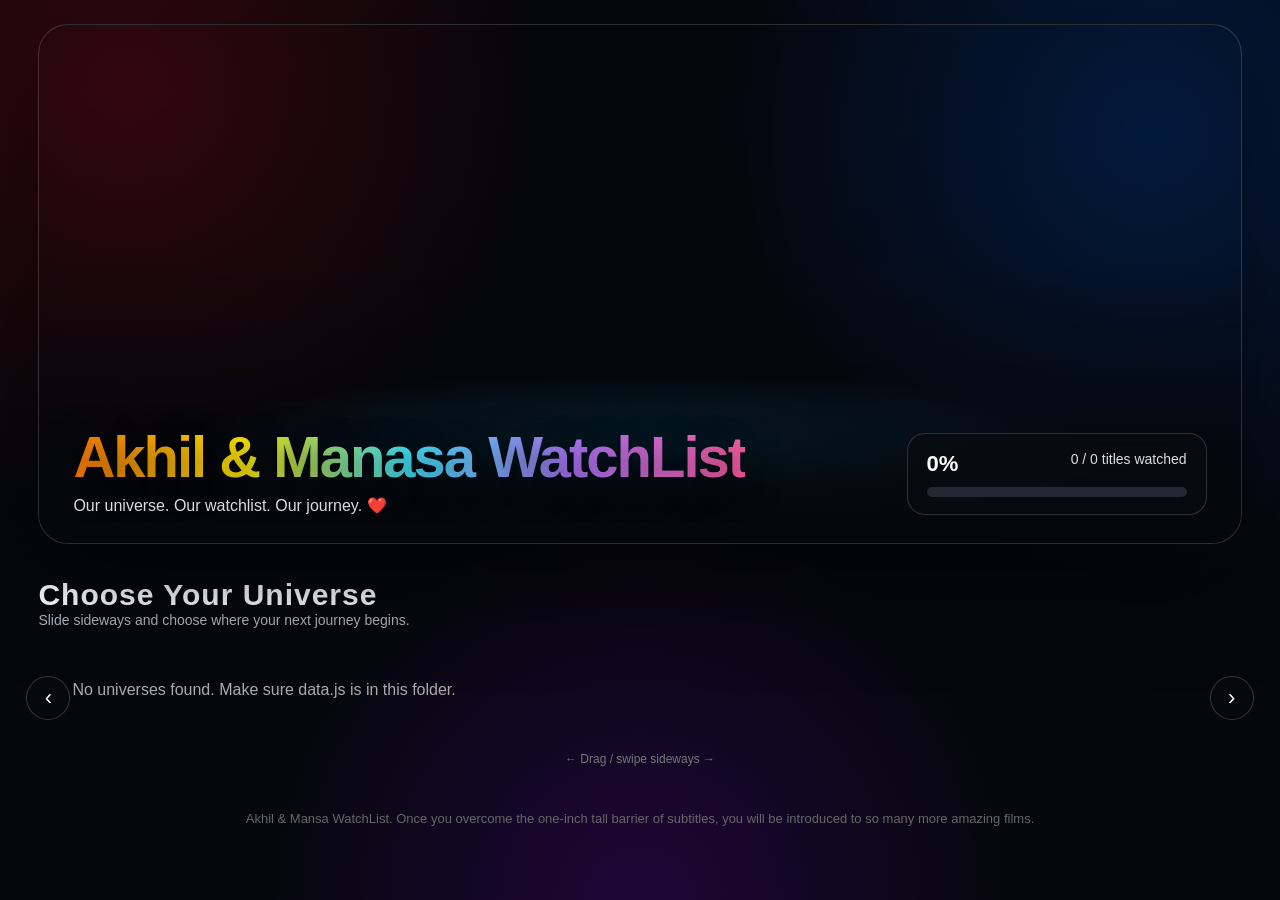
==== commit c48c9baf: "Done" ====
--- a/index.html
+++ b/index.html
@@ -365,7 +365,7 @@
             <div class="hint">← Drag / swipe sideways →</div>
         </section>
 
-        <footer>Akhil &amp; Manasa WatchList · Made for endless stories and unforgettable moments 💗</footer>
+        <footer>Akhil &amp; Mansa WatchList. Once you overcome the one-inch tall barrier of subtitles, you will be introduced to so many more amazing films. </footer>
     </div>
 
     <script src="data.js"></script>
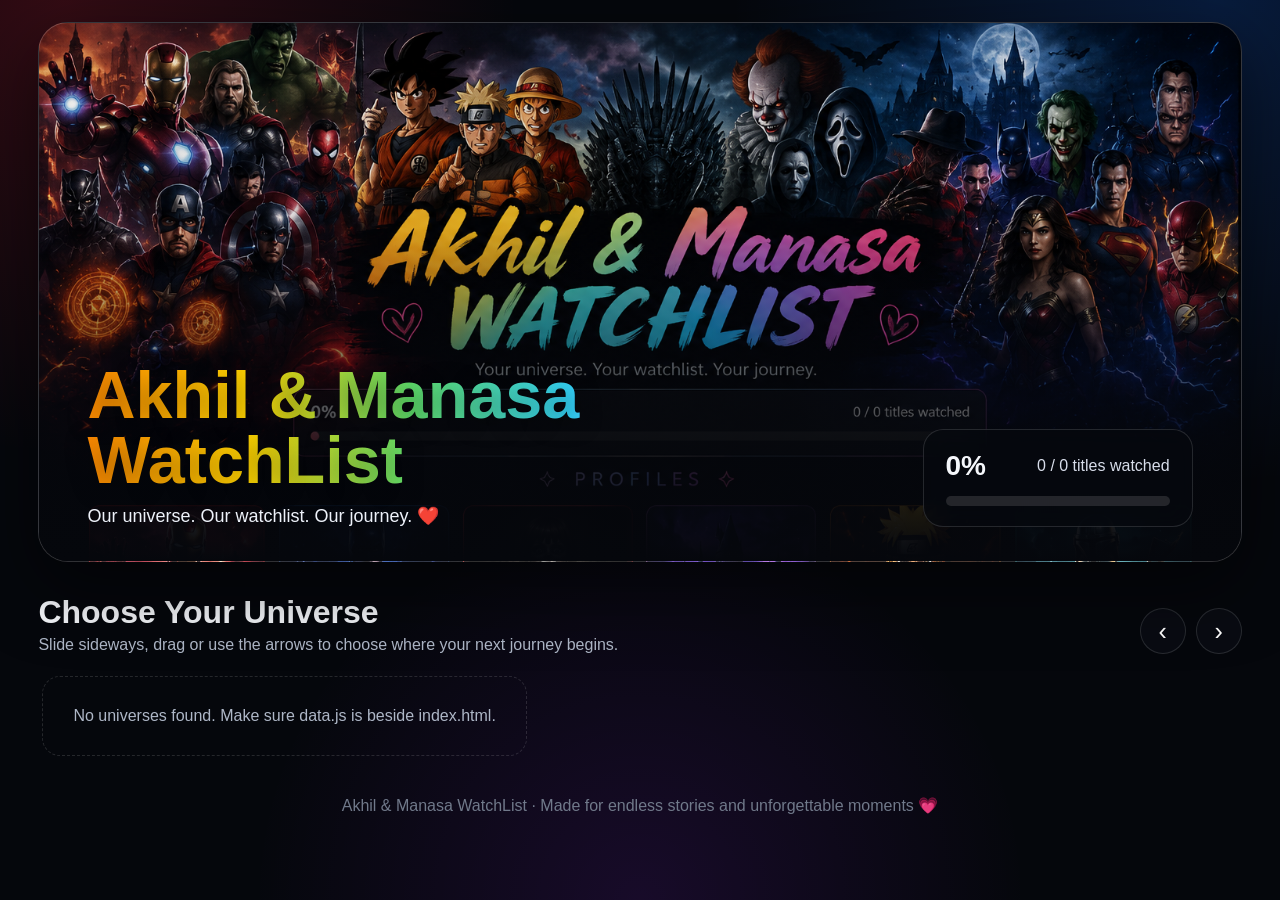
==== commit 586b94d8: "done" ====
--- a/index.html
+++ b/index.html
@@ -1,441 +1,36 @@
 <!DOCTYPE html>
 <html lang="en">
 <head>
-    <meta charset="UTF-8">
-    <meta name="viewport" content="width=device-width, initial-scale=1.0">
-    <title>Akhil & Manasa WatchList</title>
-    <style>
-        * {
-            box-sizing: border-box;
-            margin: 0;
-            padding: 0
-        }
-
-        :root {
-            --bg: #05070c;
-            --text: #fff;
-            --muted: #aeb4c2;
-            --surface: rgba(16,19,29,.78);
-            --border: rgba(255,255,255,.12)
-        }
-
-        body {
-            min-height: 100vh;
-            font-family: Arial,Helvetica,sans-serif;
-            color: var(--text);
-            background: radial-gradient(circle at 10% 10%,rgba(229,9,20,.22),transparent 30%),radial-gradient(circle at 90% 15%,rgba(0,100,255,.22),transparent 32%),radial-gradient(circle at 50% 100%,rgba(150,0,255,.18),transparent 35%),#05070c;
-            overflow-x: hidden
-        }
-
-        .page {
-            width: min(1500px,94%);
-            margin: auto;
-            padding: 24px 0 60px
-        }
-
-        /* HERO IMAGE */
-        .hero-image {
-            position: relative;
-            min-height: 520px;
-            border-radius: 30px;
-            overflow: hidden;
-            border: 1px solid rgba(255,255,255,.16);
-            box-shadow: 0 30px 100px rgba(0,0,0,.55);
-            background-image: linear-gradient(to bottom,rgba(0,0,0,.05) 0%,rgba(0,0,0,.08) 45%,rgba(5,7,12,.96) 100%),url('akhil-manasa-watchlist.png');
-            background-size: cover;
-            background-position: center top
-        }
-
-        .hero-glow {
-            position: absolute;
-            inset: auto 8% 0;
-            height: 180px;
-            background: radial-gradient(ellipse,rgba(0,180,255,.16),transparent 65%);
-            pointer-events: none
-        }
-
-        .hero-bottom {
-            position: absolute;
-            left: 0;
-            right: 0;
-            bottom: 0;
-            padding: 24px 34px 28px;
-            display: flex;
-            align-items: end;
-            justify-content: space-between;
-            gap: 25px;
-            background: linear-gradient(to top,rgba(5,7,12,.96),rgba(5,7,12,.68),transparent)
-        }
-
-        .hero-copy h1 {
-            font-size: clamp(30px,5vw,58px);
-            line-height: 1;
-            font-weight: 900;
-            letter-spacing: -2px;
-            background: linear-gradient(90deg,#ff7a00,#ffe600,#42e8ff,#b879ff,#ff5da2);
-            -webkit-background-clip: text;
-            background-clip: text;
-            color: transparent;
-            text-shadow: 0 8px 35px rgba(0,0,0,.6)
-        }
-
-        .hero-copy p {
-            margin-top: 10px;
-            color: #d7dbe4;
-            font-size: 16px
-        }
-
-        .overall {
-            min-width: 300px;
-            padding: 17px 19px;
-            border: 1px solid rgba(255,255,255,.16);
-            border-radius: 18px;
-            background: rgba(10,12,18,.74);
-            backdrop-filter: blur(14px)
-        }
-
-        .overall-top {
-            display: flex;
-            justify-content: space-between;
-            gap: 15px;
-            margin-bottom: 10px;
-            color: #ddd;
-            font-size: 14px
-        }
-
-            .overall-top strong {
-                font-size: 22px;
-                color: #fff
-            }
-
-        .bar {
-            height: 10px;
-            background: #242833;
-            border-radius: 99px;
-            overflow: hidden
-        }
-
-        .fill {
-            height: 100%;
-            width: 0;
-            background: linear-gradient(90deg,#ff3b3b,#ffb000,#00d9ff,#9b6cff,#ff4fbd);
-            border-radius: 99px;
-            transition: width .4s
-        }
-
-        .section {
-            margin-top: 34px
-        }
-
-        .section-head {
-            display: flex;
-            justify-content: space-between;
-            align-items: center;
-            gap: 20px;
-            margin-bottom: 18px
-        }
-
-        .section-title {
-            font-size: 30px;
-            letter-spacing: 1px
-        }
-
-        .section-sub {
-            color: var(--muted);
-            font-size: 14px
-        }
-
-        /* HORIZONTAL PROFILE CAROUSEL */
-        .profiles-wrap {
-            position: relative
-        }
-
-        .profiles {
-            display: flex;
-            gap: 18px;
-            overflow-x: auto;
-            scroll-behavior: smooth;
-            scroll-snap-type: x mandatory;
-            padding: 5px 4px 20px;
-            scrollbar-width: none
-        }
-
-            .profiles::-webkit-scrollbar {
-                display: none
-            }
-
-        .profile {
-            position: relative;
-            flex: 0 0 255px;
-            height: 330px;
-            border-radius: 24px;
-            overflow: hidden;
-            cursor: pointer;
-            scroll-snap-align: start;
-            border: 1px solid var(--border);
-            background: linear-gradient(145deg,var(--accent),var(--accent2) 45%,#090b12 100%);
-            box-shadow: 0 16px 45px rgba(0,0,0,.3);
-            transition: transform .25s,border-color .25s,box-shadow .25s
-        }
-
-            .profile:hover {
-                transform: translateY(-7px);
-                border-color: var(--accent);
-                box-shadow: 0 25px 60px rgba(0,0,0,.55)
-            }
-
-            .profile::before {
-                content: "";
-                position: absolute;
-                inset: 0;
-                background: radial-gradient(circle at 80% 15%,rgba(255,255,255,.22),transparent 26%),linear-gradient(to bottom,rgba(0,0,0,.03),rgba(0,0,0,.18) 35%,rgba(0,0,0,.95) 92%)
-            }
-
-        .profile-art {
-            position: absolute;
-            inset: 0;
-            background: radial-gradient(circle at 50% 25%,rgba(255,255,255,.16),transparent 25%),linear-gradient(135deg,var(--accent),var(--accent2));
-            opacity: .9
-        }
-
-        .profile-icon {
-            position: absolute;
-            top: 22px;
-            left: 22px;
-            width: 68px;
-            height: 68px;
-            border-radius: 20px;
-            display: flex;
-            align-items: center;
-            justify-content: center;
-            font-size: 34px;
-            background: rgba(0,0,0,.35);
-            border: 1px solid rgba(255,255,255,.2);
-            backdrop-filter: blur(10px)
-        }
-
-        .profile-content {
-            position: absolute;
-            left: 0;
-            right: 0;
-            bottom: 0;
-            padding: 22px
-        }
-
-            .profile-content h2 {
-                font-size: 27px;
-                margin-bottom: 7px
-            }
-
-            .profile-content p {
-                font-size: 13px;
-                line-height: 1.45;
-                color: #d9dce4;
-                min-height: 38px
-            }
-
-        .profile-meta {
-            display: flex;
-            justify-content: space-between;
-            align-items: center;
-            margin-top: 14px;
-            font-size: 12px;
-            color: #ddd
-        }
-
-        .mini-bar {
-            height: 6px;
-            background: rgba(255,255,255,.16);
-            border-radius: 99px;
-            overflow: hidden;
-            margin-top: 8px
-        }
-
-        .mini-fill {
-            height: 100%;
-            background: linear-gradient(90deg,var(--accent),var(--accent2));
-            width: 0;
-            transition: width .4s
-        }
-
-        .nav {
-            position: absolute;
-            top: 50%;
-            transform: translateY(-50%);
-            z-index: 5;
-            width: 44px;
-            height: 44px;
-            border: 1px solid rgba(255,255,255,.18);
-            border-radius: 50%;
-            background: rgba(7,9,14,.82);
-            color: #fff;
-            font-size: 22px;
-            cursor: pointer;
-            backdrop-filter: blur(10px)
-        }
-
-            .nav:hover {
-                background: var(--accent)
-            }
-
-            .nav.left {
-                left: -12px
-            }
-
-            .nav.right {
-                right: -12px
-            }
-
-        .hint {
-            text-align: center;
-            color: #777;
-            font-size: 12px;
-            margin-top: 3px
-        }
-
-        footer {
-            text-align: center;
-            color: #666;
-            margin-top: 45px;
-            font-size: 13px
-        }
-
-        @media(max-width:700px) {
-            .page {
-                width: 94%;
-                padding-top: 12px
-            }
-
-            .hero-image {
-                min-height: 430px;
-                border-radius: 22px;
-                background-position: center top
-            }
-
-            .hero-bottom {
-                padding: 18px;
-                display: block
-            }
-
-            .overall {
-                margin-top: 16px;
-                min-width: 0
-            }
-
-            .profile {
-                flex-basis: 230px;
-                height: 300px
-            }
-
-            .nav {
-                display: none
-            }
-
-            .section-title {
-                font-size: 25px
-            }
-        }
-    </style>
+<meta charset="UTF-8">
+<meta name="viewport" content="width=device-width,initial-scale=1.0">
+<title>Akhil & Manasa WatchList</title>
+<link rel="stylesheet" href="styles.css">
 </head>
 <body>
-    <div class="page">
-        <section class="hero-image" aria-label="Akhil and Manasa WatchList">
-            <div class="hero-glow"></div>
-            <div class="hero-bottom">
-                <div class="hero-copy">
-                    <h1>Akhil &amp; Manasa WatchList</h1>
-                    <p>Our universe. Our watchlist. Our journey. ❤️</p>
-                </div>
-                <div class="overall">
-                    <div class="overall-top"><strong id="overallPercent">0%</strong><span id="overallCount">0 / 0 titles watched</span></div>
-                    <div class="bar"><div class="fill" id="overallFill"></div></div>
-                </div>
-            </div>
-        </section>
+<main class="page">
+  <section class="hero" aria-label="Akhil and Manasa WatchList home">
+    <div class="hero-content">
+      <div class="brand">
+        <h1>Akhil &amp; Manasa WatchList</h1>
+        <p>Our universe. Our watchlist. Our journey. ❤️</p>
+      </div>
+      <div class="overall">
+        <div class="overall-top"><strong id="overallPct">0%</strong><span id="overallCount">0 / 0 titles watched</span></div>
+        <div class="bar"><div class="fill" id="overallFill"></div></div>
+      </div>
+    </div>
+  </section>
 
-        <section class="section">
-            <div class="section-head">
-                <div><h2 class="section-title">Choose Your Universe</h2><p class="section-sub">Slide sideways and choose where your next journey begins.</p></div>
-            </div>
-            <div class="profiles-wrap">
-                <button class="nav left" id="prevBtn" aria-label="Previous profiles">‹</button>
-                <div class="profiles" id="profiles"></div>
-                <button class="nav right" id="nextBtn" aria-label="Next profiles">›</button>
-            </div>
-            <div class="hint">← Drag / swipe sideways →</div>
-        </section>
-
-        <footer>Akhil &amp; Mansa WatchList. Once you overcome the one-inch tall barrier of subtitles, you will be introduced to so many more amazing films. </footer>
+  <section>
+    <div class="section-head">
+      <div><h2>Choose Your Universe</h2><p>Slide sideways, drag or use the arrows to choose where your next journey begins.</p></div>
+      <div class="controls"><button class="arrow" id="prevBtn" aria-label="Previous">‹</button><button class="arrow" id="nextBtn" aria-label="Next">›</button></div>
     </div>
-
-    <script src="data.js"></script>
-    <script>(function(){
-      'use strict';
-      const STORAGE_KEY='watchlist-progress';
-      const profiles=document.getElementById('profiles');
-      const overallPercent=document.getElementById('overallPercent');
-      const overallCount=document.getElementById('overallCount');
-      const overallFill=document.getElementById('overallFill');
-
-      let state={};
-      try{state=JSON.parse(localStorage.getItem(STORAGE_KEY)||'{}')}catch(e){state={};}
-
-      const icons={
-        marvel:'⚡',dc:'🦇',horror:'👻',hp:'🪄',wizard:'🪄',anime:'☯',
-        starwars:'✦',startrek:'🚀',transformers:'🤖',monsterverse:'🦖',
-        missionimpossible:'🎯',invincible:'★',jurassic:'🦕',pirates:'☠',
-        narnia:'🦁',fastfurious:'🏎',johnwick:'♠',terminator:'🤖',avatar:'🌊',
-        apes:'🦍',conjuring:'🕯',insidious:'🚪',scream:'🔪',bond:'007'
-      };
-
-      function allItems(){
-        if(!Array.isArray(window.UNIVERSES)) return [];
-        return UNIVERSES.flatMap(u=>(u.groups||[]).flatMap(g=>g.items||[]));
-      }
-      function status(id){return state[id]||'not-watched';}
-      function countUniverse(u){
-        const items=(u.groups||[]).flatMap(g=>g.items||[]);
-        const watched=items.filter(i=>status(i.id)==='watched').length;
-        const halfway=items.filter(i=>status(i.id)==='halfway').length;
-        return {total:items.length,watched,halfway};
-      }
-      function iconFor(u){
-        const key=String(u.id||'').toLowerCase();
-        return icons[key]||'🎬';
-      }
-      function createCard(u){
-        const c=countUniverse(u);
-        const pct=c.total?Math.round(c.watched/c.total*100):0;
-        const card=document.createElement('article');
-        card.className='profile';
-        card.style.setProperty('--accent',u.accent||'#e50914');
-        card.style.setProperty('--accent2',u.accent2||'#ffb000');
-        card.innerHTML=`<div class="profile-art"></div><div class="profile-icon">${iconFor(u)}</div><div class="profile-content"><h2>${escapeHTML(u.name||'Universe')}</h2><p>${escapeHTML(u.tagline||'Your cinematic universe awaits.')}</p><div class="profile-meta"><span>${c.total} titles</span><strong>${pct}%</strong></div><div class="mini-bar"><div class="mini-fill" style="width:${pct}%"></div></div></div>`;
-        card.addEventListener('click',()=>{localStorage.setItem('selected-universe',u.id);window.location.href='universe.html?universe='+encodeURIComponent(u.id);});
-        return card;
-      }
-      function render(){
-        profiles.innerHTML='';
-        if(!Array.isArray(window.UNIVERSES)||!UNIVERSES.length){
-          profiles.innerHTML='<div style="padding:30px;color:#aaa">No universes found. Make sure data.js is in this folder.</div>';
-          return;
-        }
-        UNIVERSES.forEach(u=>profiles.appendChild(createCard(u)));
-        updateOverall();
-      }
-      function updateOverall(){
-        const items=allItems();
-        const watched=items.filter(i=>status(i.id)==='watched').length;
-        const pct=items.length?Math.round(watched/items.length*100):0;
-        overallPercent.textContent=pct+'%';
-        overallCount.textContent=watched+' / '+items.length+' titles watched';
-        overallFill.style.width=pct+'%';
-      }
-      function escapeHTML(value){return String(value||'').replace(/&/g,'&amp;').replace(/</g,'&lt;').replace(/>/g,'&gt;').replace(/"/g,'&quot;').replace(/'/g,'&#039;');}
-      document.getElementById('prevBtn').addEventListener('click',()=>profiles.scrollBy({left:-520,behavior:'smooth'}));
-      document.getElementById('nextBtn').addEventListener('click',()=>profiles.scrollBy({left:520,behavior:'smooth'}));
-      render();
-      window.addEventListener('storage',render);
-    })();</script>
+    <div class="profiles" id="profiles"></div>
+  </section>
+  <div class="footer">Akhil &amp; Manasa WatchList · Made for endless stories and unforgettable moments 💗</div>
+</main>
+<script src="data.js"></script>
+<script src="script.js"></script>
 </body>
-</html>
+</html>
--- a/styles.css
+++ b/styles.css
@@ -0,0 +1,81 @@
+
+:root{
+  --bg:#05070c; --text:#f5f7fb; --muted:#aeb7c7; --panel:rgba(12,15,23,.78);
+  --border:rgba(255,255,255,.13);
+}
+*{box-sizing:border-box}
+html{scroll-behavior:smooth}
+body{
+  margin:0; min-height:100vh; color:var(--text);
+  font-family:Inter,Segoe UI,Arial,sans-serif;
+  background:
+    radial-gradient(circle at 5% 0%,rgba(235,30,50,.20),transparent 30%),
+    radial-gradient(circle at 95% 0%,rgba(20,110,255,.20),transparent 32%),
+    radial-gradient(circle at 50% 100%,rgba(160,40,255,.12),transparent 35%),
+    #05070c;
+  overflow-x:hidden;
+}
+.page{width:min(1500px,94%);margin:auto;padding:22px 0 56px}
+.hero{
+  position:relative; min-height:540px; border:1px solid rgba(255,255,255,.18);
+  border-radius:30px; overflow:hidden;
+  background:#080b12 url("assets/home/akhil-manasa-watchlist.png") center top/cover no-repeat;
+  box-shadow:0 25px 70px rgba(0,0,0,.5);
+}
+.hero::after{
+  content:""; position:absolute; inset:0;
+  background:linear-gradient(180deg,rgba(0,0,0,.05) 0%,rgba(0,0,0,.08) 38%,rgba(5,7,12,.76) 78%,#05070c 100%);
+  pointer-events:none;
+}
+.hero-content{position:absolute;z-index:2;left:4%;right:4%;bottom:34px;display:flex;align-items:end;justify-content:space-between;gap:28px}
+.brand h1{
+  margin:0; font-size:clamp(38px,5.2vw,78px); line-height:.98; font-weight:900;
+  background:linear-gradient(90deg,#ff8a00,#ffd400,#62e36d,#35d8ff,#9a70ff,#ff55b7);
+  -webkit-background-clip:text;background-clip:text;color:transparent;
+  text-shadow:0 4px 24px rgba(0,0,0,.35);
+}
+.brand p{margin:12px 0 0;font-size:18px;color:#eef2fa}
+.overall{
+  min-width:270px; padding:20px 22px; border:1px solid var(--border);
+  border-radius:20px;background:rgba(6,9,15,.72);backdrop-filter:blur(12px)
+}
+.overall-top{display:flex;justify-content:space-between;gap:20px;align-items:center}
+.overall-top strong{font-size:28px}.overall-top span{color:#d8ddea}
+.bar{height:10px;background:rgba(255,255,255,.12);border-radius:99px;overflow:hidden;margin-top:14px}
+.fill{height:100%;width:0;background:linear-gradient(90deg,#ff4268,#ffbd35,#49e3c2,#6c7cff);transition:width .3s}
+.section-head{display:flex;justify-content:space-between;align-items:end;gap:20px;margin:32px 0 14px}
+.section-head h2{margin:0;font-size:32px}
+.section-head p{margin:5px 0 0;color:var(--muted)}
+.controls{display:flex;gap:10px}
+.arrow{
+  width:46px;height:46px;border-radius:50%;border:1px solid var(--border);
+  background:rgba(10,13,20,.8);color:white;font-size:25px;cursor:pointer
+}
+.profiles{
+  display:flex;gap:18px;overflow-x:auto;scroll-snap-type:x mandatory;padding:8px 4px 22px;
+  scrollbar-width:thin;scrollbar-color:#454b58 transparent;
+  cursor:grab;user-select:none
+}
+.profiles.dragging{cursor:grabbing;scroll-behavior:auto}
+.profile{
+  flex:0 0 260px;height:390px;scroll-snap-align:start;position:relative;overflow:hidden;
+  border-radius:22px;border:1px solid var(--accent, #e50914);
+  background:linear-gradient(180deg,rgba(20,23,33,.3),rgba(5,7,12,.98));
+  box-shadow:0 14px 36px rgba(0,0,0,.34);cursor:pointer;transition:transform .2s,box-shadow .2s;
+}
+.profile:hover{transform:translateY(-7px);box-shadow:0 20px 45px rgba(0,0,0,.5)}
+.profile-art{position:absolute;inset:0 0 42% 0;background-image:linear-gradient(180deg,rgba(0,0,0,.04),rgba(5,7,12,.15) 55%,#080a10 100%),var(--art);background-size:cover;background-position:center}
+.profile-content{position:absolute;left:18px;right:18px;bottom:18px;z-index:2}
+.profile-icon{position:absolute;z-index:3;left:50%;top:45%;transform:translate(-50%,-50%);width:78px;height:78px;border-radius:50%;display:grid;place-items:center;
+  background:rgba(4,6,11,.88);border:2px solid var(--accent,#e50914);font-size:38px;box-shadow:0 0 25px color-mix(in srgb,var(--accent,#e50914),transparent 45%)}
+.profile h3{margin:0;font-size:23px}.profile p{margin:5px 0 12px;color:#b6bfce;font-size:13px;min-height:38px}
+.meta{display:flex;justify-content:space-between;align-items:center;font-size:13px;color:#cbd2de}.meta strong{color:white}
+.mini{height:7px;background:rgba(255,255,255,.11);border-radius:99px;overflow:hidden;margin-top:8px}
+.mini div{height:100%;width:0;background:var(--accent,#e50914)}
+.footer{text-align:center;color:#70798a;padding-top:18px}
+.empty{padding:30px;border:1px dashed var(--border);border-radius:18px;color:#aeb7c7}
+@media(max-width:760px){
+  .hero{min-height:500px;background-position:center top}
+  .hero-content{flex-direction:column;align-items:stretch;bottom:22px}
+  .overall{min-width:0}.profile{flex-basis:235px;height:360px}.section-head{align-items:center}
+}
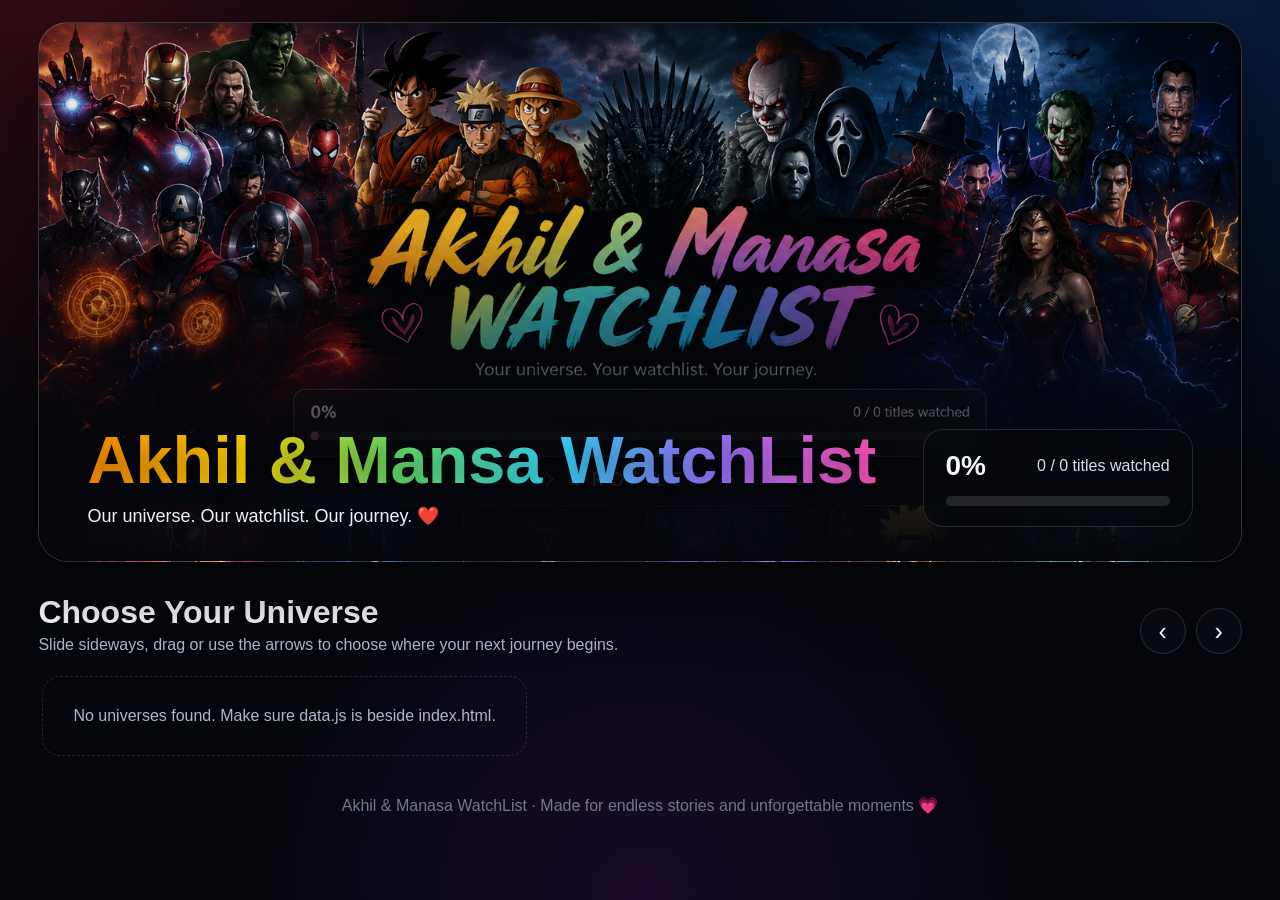
==== commit beeccd90: "Done" ====
--- a/index.html
+++ b/index.html
@@ -11,7 +11,7 @@
   <section class="hero" aria-label="Akhil and Manasa WatchList home">
     <div class="hero-content">
       <div class="brand">
-        <h1>Akhil &amp; Manasa WatchList</h1>
+        <h1>Akhil &amp; Mansa WatchList</h1>
         <p>Our universe. Our watchlist. Our journey. ❤️</p>
       </div>
       <div class="overall">
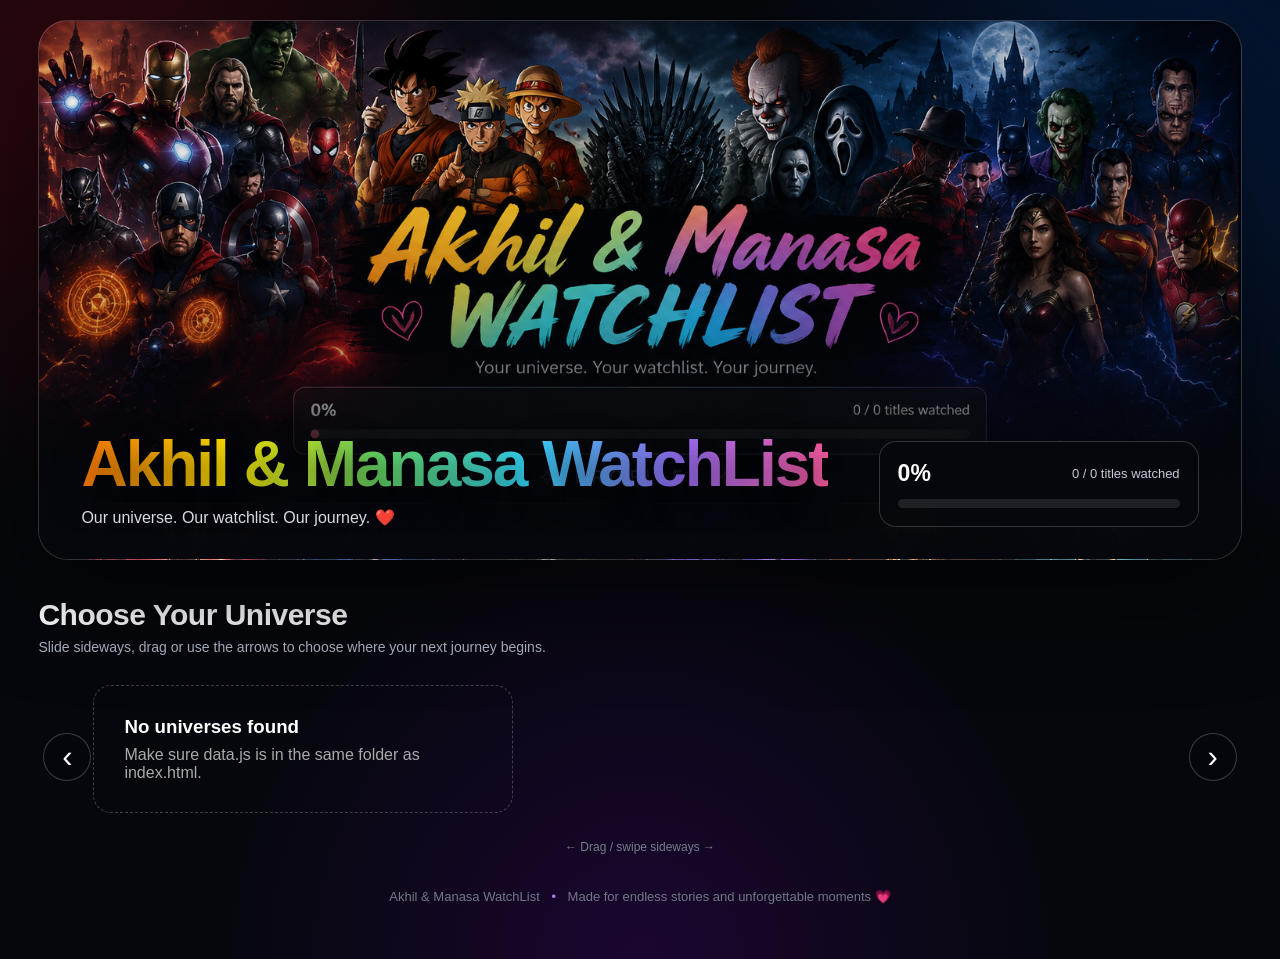
==== commit 007d7716: "Done" ====
--- a/index.html
+++ b/index.html
@@ -1,36 +1,179 @@
 <!DOCTYPE html>
 <html lang="en">
+
 <head>
-<meta charset="UTF-8">
-<meta name="viewport" content="width=device-width,initial-scale=1.0">
-<title>Akhil & Manasa WatchList</title>
-<link rel="stylesheet" href="styles.css">
+
+    <meta charset="UTF-8">
+
+    <meta name="viewport"
+          content="width=device-width, initial-scale=1.0">
+
+    <title>Akhil & Manasa WatchList</title>
+
+    <link rel="stylesheet"
+          href="styles.css">
+
 </head>
+
+
 <body>
-<main class="page">
-  <section class="hero" aria-label="Akhil and Manasa WatchList home">
-    <div class="hero-content">
-      <div class="brand">
-        <h1>Akhil &amp; Mansa WatchList</h1>
-        <p>Our universe. Our watchlist. Our journey. ❤️</p>
-      </div>
-      <div class="overall">
-        <div class="overall-top"><strong id="overallPct">0%</strong><span id="overallCount">0 / 0 titles watched</span></div>
-        <div class="bar"><div class="fill" id="overallFill"></div></div>
-      </div>
-    </div>
-  </section>
 
-  <section>
-    <div class="section-head">
-      <div><h2>Choose Your Universe</h2><p>Slide sideways, drag or use the arrows to choose where your next journey begins.</p></div>
-      <div class="controls"><button class="arrow" id="prevBtn" aria-label="Previous">‹</button><button class="arrow" id="nextBtn" aria-label="Next">›</button></div>
-    </div>
-    <div class="profiles" id="profiles"></div>
-  </section>
-  <div class="footer">Akhil &amp; Manasa WatchList · Made for endless stories and unforgettable moments 💗</div>
-</main>
-<script src="data.js"></script>
-<script src="script.js"></script>
+    <main class="page">
+
+
+        <!-- =====================================================
+             HOME / HERO
+        ====================================================== -->
+
+        <section class="hero"
+                 aria-label="Akhil and Manasa WatchList">
+
+            <div class="hero-overlay"></div>
+
+
+            <div class="hero-content">
+
+                <div class="hero-title">
+
+                    <h1>
+                        Akhil &amp; Manasa WatchList
+                    </h1>
+
+                    <p>
+                        Our universe. Our watchlist. Our journey. ❤️
+                    </p>
+
+                </div>
+
+
+                <!-- OVERALL PROGRESS -->
+
+                <div class="overall-progress">
+
+                    <div class="overall-top">
+
+                        <strong id="overallPercent">
+                            0%
+                        </strong>
+
+                        <span id="overallCount">
+                            0 / 0 titles watched
+                        </span>
+
+                    </div>
+
+
+                    <div class="progress-bar">
+
+                        <div class="progress-fill"
+                             id="overallFill"></div>
+
+                    </div>
+
+                </div>
+
+            </div>
+
+        </section>
+
+
+
+        <!-- =====================================================
+             UNIVERSES
+        ====================================================== -->
+
+        <section class="universe-section">
+
+
+            <div class="section-heading">
+
+                <div>
+
+                    <h2>
+                        Choose Your Universe
+                    </h2>
+
+                    <p>
+                        Slide sideways, drag or use the arrows
+                        to choose where your next journey begins.
+                    </p>
+
+                </div>
+
+            </div>
+
+
+
+            <!-- PROFILE SLIDER -->
+
+            <div class="profiles-container">
+
+
+                <button class="slider-button slider-left"
+                        id="prevBtn"
+                        aria-label="Previous universe">
+                    ‹
+                </button>
+
+
+                <div class="profiles"
+                     id="profiles">
+                    <!-- JavaScript creates profiles here -->
+                </div>
+
+
+                <button class="slider-button slider-right"
+                        id="nextBtn"
+                        aria-label="Next universe">
+                    ›
+                </button>
+
+
+            </div>
+
+
+            <div class="slider-hint">
+
+                ← Drag / swipe sideways →
+
+            </div>
+
+
+        </section>
+
+
+
+        <!-- =====================================================
+             FOOTER
+        ====================================================== -->
+
+        <footer>
+
+            Akhil &amp; Manasa WatchList
+            <span>•</span>
+            Made for endless stories and unforgettable moments 💗
+
+        </footer>
+
+
+    </main>
+
+
+
+    <!-- =========================================================
+         DATA FIRST
+    ========================================================== -->
+
+    <script src="data.js"></script>
+
+
+    <!-- =========================================================
+         HOME PAGE LOGIC
+    ========================================================== -->
+
+    <script src="script.js"></script>
+
+
 </body>
+
 </html>
--- a/styles.css
+++ b/styles.css
@@ -1,81 +1,590 @@
-
-:root{
-  --bg:#05070c; --text:#f5f7fb; --muted:#aeb7c7; --panel:rgba(12,15,23,.78);
-  --border:rgba(255,255,255,.13);
-}
-*{box-sizing:border-box}
-html{scroll-behavior:smooth}
-body{
-  margin:0; min-height:100vh; color:var(--text);
-  font-family:Inter,Segoe UI,Arial,sans-serif;
-  background:
-    radial-gradient(circle at 5% 0%,rgba(235,30,50,.20),transparent 30%),
-    radial-gradient(circle at 95% 0%,rgba(20,110,255,.20),transparent 32%),
-    radial-gradient(circle at 50% 100%,rgba(160,40,255,.12),transparent 35%),
-    #05070c;
-  overflow-x:hidden;
-}
-.page{width:min(1500px,94%);margin:auto;padding:22px 0 56px}
-.hero{
-  position:relative; min-height:540px; border:1px solid rgba(255,255,255,.18);
-  border-radius:30px; overflow:hidden;
-  background:#080b12 url("assets/home/akhil-manasa-watchlist.png") center top/cover no-repeat;
-  box-shadow:0 25px 70px rgba(0,0,0,.5);
-}
-.hero::after{
-  content:""; position:absolute; inset:0;
-  background:linear-gradient(180deg,rgba(0,0,0,.05) 0%,rgba(0,0,0,.08) 38%,rgba(5,7,12,.76) 78%,#05070c 100%);
-  pointer-events:none;
-}
-.hero-content{position:absolute;z-index:2;left:4%;right:4%;bottom:34px;display:flex;align-items:end;justify-content:space-between;gap:28px}
-.brand h1{
-  margin:0; font-size:clamp(38px,5.2vw,78px); line-height:.98; font-weight:900;
-  background:linear-gradient(90deg,#ff8a00,#ffd400,#62e36d,#35d8ff,#9a70ff,#ff55b7);
-  -webkit-background-clip:text;background-clip:text;color:transparent;
-  text-shadow:0 4px 24px rgba(0,0,0,.35);
-}
-.brand p{margin:12px 0 0;font-size:18px;color:#eef2fa}
-.overall{
-  min-width:270px; padding:20px 22px; border:1px solid var(--border);
-  border-radius:20px;background:rgba(6,9,15,.72);backdrop-filter:blur(12px)
-}
-.overall-top{display:flex;justify-content:space-between;gap:20px;align-items:center}
-.overall-top strong{font-size:28px}.overall-top span{color:#d8ddea}
-.bar{height:10px;background:rgba(255,255,255,.12);border-radius:99px;overflow:hidden;margin-top:14px}
-.fill{height:100%;width:0;background:linear-gradient(90deg,#ff4268,#ffbd35,#49e3c2,#6c7cff);transition:width .3s}
-.section-head{display:flex;justify-content:space-between;align-items:end;gap:20px;margin:32px 0 14px}
-.section-head h2{margin:0;font-size:32px}
-.section-head p{margin:5px 0 0;color:var(--muted)}
-.controls{display:flex;gap:10px}
-.arrow{
-  width:46px;height:46px;border-radius:50%;border:1px solid var(--border);
-  background:rgba(10,13,20,.8);color:white;font-size:25px;cursor:pointer
-}
-.profiles{
-  display:flex;gap:18px;overflow-x:auto;scroll-snap-type:x mandatory;padding:8px 4px 22px;
-  scrollbar-width:thin;scrollbar-color:#454b58 transparent;
-  cursor:grab;user-select:none
-}
-.profiles.dragging{cursor:grabbing;scroll-behavior:auto}
-.profile{
-  flex:0 0 260px;height:390px;scroll-snap-align:start;position:relative;overflow:hidden;
-  border-radius:22px;border:1px solid var(--accent, #e50914);
-  background:linear-gradient(180deg,rgba(20,23,33,.3),rgba(5,7,12,.98));
-  box-shadow:0 14px 36px rgba(0,0,0,.34);cursor:pointer;transition:transform .2s,box-shadow .2s;
-}
-.profile:hover{transform:translateY(-7px);box-shadow:0 20px 45px rgba(0,0,0,.5)}
-.profile-art{position:absolute;inset:0 0 42% 0;background-image:linear-gradient(180deg,rgba(0,0,0,.04),rgba(5,7,12,.15) 55%,#080a10 100%),var(--art);background-size:cover;background-position:center}
-.profile-content{position:absolute;left:18px;right:18px;bottom:18px;z-index:2}
-.profile-icon{position:absolute;z-index:3;left:50%;top:45%;transform:translate(-50%,-50%);width:78px;height:78px;border-radius:50%;display:grid;place-items:center;
-  background:rgba(4,6,11,.88);border:2px solid var(--accent,#e50914);font-size:38px;box-shadow:0 0 25px color-mix(in srgb,var(--accent,#e50914),transparent 45%)}
-.profile h3{margin:0;font-size:23px}.profile p{margin:5px 0 12px;color:#b6bfce;font-size:13px;min-height:38px}
-.meta{display:flex;justify-content:space-between;align-items:center;font-size:13px;color:#cbd2de}.meta strong{color:white}
-.mini{height:7px;background:rgba(255,255,255,.11);border-radius:99px;overflow:hidden;margin-top:8px}
-.mini div{height:100%;width:0;background:var(--accent,#e50914)}
-.footer{text-align:center;color:#70798a;padding-top:18px}
-.empty{padding:30px;border:1px dashed var(--border);border-radius:18px;color:#aeb7c7}
-@media(max-width:760px){
-  .hero{min-height:500px;background-position:center top}
-  .hero-content{flex-direction:column;align-items:stretch;bottom:22px}
-  .overall{min-width:0}.profile{flex-basis:235px;height:360px}.section-head{align-items:center}
-}
+/* =========================================================
+   AKHIL & MANASA WATCHLIST
+   HOME PAGE
+========================================================= */
+
+
+/* =========================================================
+   RESET
+========================================================= */
+
+* {
+    box-sizing: border-box;
+    margin: 0;
+    padding: 0;
+}
+
+
+html {
+    scroll-behavior: smooth;
+}
+
+
+body {
+    min-height: 100vh;
+    font-family: Arial, Helvetica, sans-serif;
+    color: #ffffff;
+    background: radial-gradient( circle at 8% 10%, rgba(229, 9, 20, .20), transparent 28% ), radial-gradient( circle at 92% 12%, rgba(0, 100, 255, .20), transparent 30% ), radial-gradient( circle at 50% 100%, rgba(150, 0, 255, .15), transparent 38% ), #05070c;
+    overflow-x: hidden;
+}
+
+
+
+/* =========================================================
+   MAIN PAGE
+========================================================= */
+
+.page {
+    width: min( 1500px, 94% );
+    margin: 0 auto;
+    padding: 20px 0 55px;
+}
+
+
+
+/* =========================================================
+   HERO
+========================================================= */
+
+.hero {
+    position: relative;
+    min-height: 540px;
+    border-radius: 30px;
+    overflow: hidden;
+    border: 1px solid rgba( 255, 255, 255, .18 );
+    box-shadow: 0 30px 100px rgba( 0, 0, 0, .55 );
+    /*
+       IMPORTANT
+
+       Your supplied image must be here:
+       
+       assets/home/
+       akhil-manasa-watchlist.png
+    */
+
+    background-image: linear-gradient( to bottom, rgba(0,0,0,.02) 0%, rgba(0,0,0,.04) 35%, rgba(5,7,12,.15) 55%, rgba(5,7,12,.96) 100% ), url( "assets/home/akhil-manasa-watchlist.png" );
+    background-size: cover;
+    background-position: center top;
+    background-repeat: no-repeat;
+}
+
+
+
+/* =========================================================
+   HERO OVERLAY
+========================================================= */
+
+.hero-overlay {
+    position: absolute;
+    inset: 0;
+    background: linear-gradient( 90deg, rgba(5,7,12,.05), transparent 55%, rgba(5,7,12,.20) );
+    pointer-events: none;
+}
+
+
+
+/* =========================================================
+   HERO CONTENT
+========================================================= */
+
+.hero-content {
+    position: absolute;
+    left: 0;
+    right: 0;
+    bottom: 0;
+    z-index: 2;
+    padding: 35px 42px 32px;
+    display: flex;
+    align-items: flex-end;
+    justify-content: space-between;
+    gap: 30px;
+    background: linear-gradient( to top, rgba(5,7,12,.98), rgba(5,7,12,.78), rgba(5,7,12,.25), transparent );
+}
+
+
+
+/* =========================================================
+   HERO TITLE
+========================================================= */
+
+.hero-title {
+    max-width: 850px;
+}
+
+
+    .hero-title h1 {
+        font-size: clamp( 34px, 5vw, 64px );
+        line-height: 1;
+        font-weight: 900;
+        letter-spacing: -2px;
+        background: linear-gradient( 90deg, #ff7a00, #ffe600, #69e36b, #35d9ff, #9c72ff, #ff5da2 );
+        -webkit-background-clip: text;
+        background-clip: text;
+        color: transparent;
+        text-shadow: 0 10px 35px rgba( 0, 0, 0, .65 );
+    }
+
+
+    .hero-title p {
+        margin-top: 12px;
+        color: #d7dbe4;
+        font-size: 16px;
+    }
+
+
+
+/* =========================================================
+   OVERALL PROGRESS
+========================================================= */
+
+.overall-progress {
+    width: 320px;
+    min-width: 280px;
+    padding: 18px;
+    border-radius: 17px;
+    border: 1px solid rgba( 255, 255, 255, .18 );
+    background: rgba( 7, 9, 14, .76 );
+    backdrop-filter: blur(12px);
+}
+
+
+
+.overall-top {
+    display: flex;
+    justify-content: space-between;
+    align-items: center;
+    margin-bottom: 12px;
+}
+
+
+    .overall-top strong {
+        font-size: 23px;
+    }
+
+
+    .overall-top span {
+        color: #c5cad5;
+        font-size: 13px;
+    }
+
+
+
+/* =========================================================
+   PROGRESS BAR
+========================================================= */
+
+.progress-bar {
+    width: 100%;
+    height: 9px;
+    border-radius: 99px;
+    overflow: hidden;
+    background: rgba( 255, 255, 255, .10 );
+}
+
+
+.progress-fill {
+    width: 0%;
+    height: 100%;
+    border-radius: inherit;
+    background: linear-gradient( 90deg, #ef3340, #ff7a00, #ffe600, #42e8ff, #b879ff, #ff5da2 );
+    transition: width .4s ease;
+}
+
+
+
+/* =========================================================
+   UNIVERSE SECTION
+========================================================= */
+
+.universe-section {
+    margin-top: 38px;
+}
+
+
+
+.section-heading h2 {
+    font-size: 30px;
+    font-weight: 800;
+    letter-spacing: -.5px;
+}
+
+
+.section-heading p {
+    margin-top: 7px;
+    color: #aeb4c2;
+    font-size: 14px;
+}
+
+
+
+/* =========================================================
+   PROFILE CONTAINER
+========================================================= */
+
+.profiles-container {
+    position: relative;
+    margin-top: 20px;
+}
+
+
+
+/* =========================================================
+   PROFILE SLIDER
+========================================================= */
+
+.profiles {
+    display: flex;
+    gap: 20px;
+    width: 100%;
+    overflow-x: auto;
+    overflow-y: hidden;
+    padding: 10px 55px 25px;
+    scroll-behavior: smooth;
+    scrollbar-width: none;
+    cursor: grab;
+    touch-action: pan-y;
+}
+
+
+    .profiles::-webkit-scrollbar {
+        display: none;
+    }
+
+
+    .profiles.dragging {
+        cursor: grabbing;
+        scroll-behavior: auto;
+    }
+
+
+
+/* =========================================================
+   PROFILE CARD
+========================================================= */
+
+.profile-card {
+    position: relative;
+    flex: 0 0 245px;
+    height: 350px;
+    border-radius: 22px;
+    overflow: hidden;
+    cursor: pointer;
+    background: #10131b;
+    border: 1px solid var(--accent);
+    box-shadow: 0 15px 45px rgba( 0, 0, 0, .35 );
+    transition: transform .3s ease, box-shadow .3s ease, border-color .3s ease;
+    isolation: isolate;
+}
+
+
+    .profile-card:hover {
+        transform: translateY(-10px) scale(1.025);
+        box-shadow: 0 25px 65px rgba( 0, 0, 0, .65 );
+    }
+
+
+
+/* =========================================================
+   PROFILE BACKGROUND
+========================================================= */
+
+.profile-background {
+    position: absolute;
+    inset: 0;
+    z-index: -2;
+    background-image: linear-gradient( to bottom, rgba(0,0,0,.02), rgba(0,0,0,.08) 35%, rgba(0,0,0,.95) 100% ), var(--profile-image), linear-gradient( 135deg, var(--accent), var(--accent2), #080a10 );
+    background-size: cover;
+    background-position: center;
+    background-repeat: no-repeat;
+    transition: transform .5s ease;
+}
+
+
+.profile-card:hover
+.profile-background {
+    transform: scale(1.08);
+}
+
+
+
+/* =========================================================
+   PROFILE OVERLAY
+========================================================= */
+
+.profile-overlay {
+    position: absolute;
+    inset: 0;
+    z-index: -1;
+    background: linear-gradient( to bottom, rgba(0,0,0,.04), rgba(0,0,0,.12) 35%, rgba(0,0,0,.95) 100% );
+}
+
+
+
+/* =========================================================
+   PROFILE ICON
+========================================================= */
+
+.profile-icon {
+    position: absolute;
+    top: 28px;
+    left: 28px;
+    width: 72px;
+    height: 72px;
+    border-radius: 50%;
+    display: flex;
+    align-items: center;
+    justify-content: center;
+    font-size: 34px;
+    background: rgba( 5, 7, 12, .72 );
+    border: 2px solid var(--accent);
+    box-shadow: 0 0 25px rgba( 0, 0, 0, .65 );
+    backdrop-filter: blur(10px);
+}
+
+
+
+/* =========================================================
+   PROFILE CONTENT
+========================================================= */
+
+.profile-content {
+    position: absolute;
+    left: 0;
+    right: 0;
+    bottom: 0;
+    padding: 22px;
+}
+
+
+    .profile-content h3 {
+        font-size: 24px;
+        font-weight: 850;
+        margin-bottom: 8px;
+    }
+
+
+    .profile-content p {
+        color: #d0d4dd;
+        font-size: 12px;
+        line-height: 1.45;
+        display: -webkit-box;
+        -webkit-line-clamp: 3;
+        -webkit-box-orient: vertical;
+        overflow: hidden;
+    }
+
+
+
+/* =========================================================
+   PROFILE STATS
+========================================================= */
+
+.profile-stats {
+    display: flex;
+    justify-content: space-between;
+    align-items: center;
+    margin-top: 17px;
+    font-size: 13px;
+}
+
+
+    .profile-stats span {
+        color: #b9bec9;
+    }
+
+
+    .profile-stats strong {
+        color: var(--accent);
+        font-size: 15px;
+    }
+
+
+
+/* =========================================================
+   PROFILE PROGRESS
+========================================================= */
+
+.profile-bar {
+    height: 7px;
+    margin-top: 8px;
+    border-radius: 99px;
+    overflow: hidden;
+    background: rgba( 255, 255, 255, .12 );
+}
+
+
+.profile-bar-fill {
+    height: 100%;
+    border-radius: inherit;
+    background: linear-gradient( 90deg, var(--accent), var(--accent2) );
+    transition: width .4s ease;
+}
+
+
+
+/* =========================================================
+   SLIDER BUTTONS
+========================================================= */
+
+.slider-button {
+    position: absolute;
+    top: 50%;
+    transform: translateY(-50%);
+    z-index: 10;
+    width: 48px;
+    height: 48px;
+    border-radius: 50%;
+    border: 1px solid rgba( 255, 255, 255, .22 );
+    background: rgba( 5, 7, 12, .88 );
+    color: #ffffff;
+    font-size: 31px;
+    line-height: 1;
+    cursor: pointer;
+    backdrop-filter: blur(12px);
+    transition: .2s ease;
+}
+
+
+    .slider-button:hover {
+        transform: translateY(-50%) scale(1.08);
+        background: rgba( 255, 255, 255, .13 );
+    }
+
+
+.slider-left {
+    left: 5px;
+}
+
+
+.slider-right {
+    right: 5px;
+}
+
+
+
+/* =========================================================
+   HINT
+========================================================= */
+
+.slider-hint {
+    text-align: center;
+    margin-top: 2px;
+    color: #777e8d;
+    font-size: 12px;
+}
+
+
+
+/* =========================================================
+   ERROR
+========================================================= */
+
+.data-error {
+    flex: 0 0 420px;
+    padding: 30px;
+    border: 1px dashed rgba( 255, 255, 255, .22 );
+    border-radius: 18px;
+    color: #aaa;
+}
+
+
+    .data-error h3 {
+        color: #ffffff;
+        margin-bottom: 8px;
+    }
+
+
+
+/* =========================================================
+   FOOTER
+========================================================= */
+
+footer {
+    text-align: center;
+    margin-top: 35px;
+    color: #727887;
+    font-size: 13px;
+}
+
+
+    footer span {
+        margin: 0 8px;
+        color: #b879ff;
+    }
+
+
+
+/* =========================================================
+   MOBILE
+========================================================= */
+
+@media ( max-width: 800px ) {
+
+    .page {
+        width: 94%;
+    }
+
+
+    .hero {
+        min-height: 520px;
+        border-radius: 22px;
+    }
+
+
+    .hero-content {
+        display: block;
+        padding: 25px;
+    }
+
+
+    .hero-title h1 {
+        font-size: clamp( 32px, 10vw, 52px );
+    }
+
+
+    .overall-progress {
+        width: 100%;
+        min-width: 0;
+        margin-top: 20px;
+    }
+
+
+    .profile-card {
+        flex-basis: 230px;
+        height: 330px;
+    }
+
+
+    .slider-button {
+        display: none;
+    }
+
+
+    .profiles {
+        padding-left: 5px;
+        padding-right: 5px;
+    }
+}
+
+
+
+/* =========================================================
+   SMALL MOBILE
+========================================================= */
+
+@media ( max-width: 500px ) {
+
+    .hero {
+        min-height: 480px;
+    }
+
+
+    .section-heading h2 {
+        font-size: 25px;
+    }
+
+
+    .profile-card {
+        flex-basis: 215px;
+    }
+}
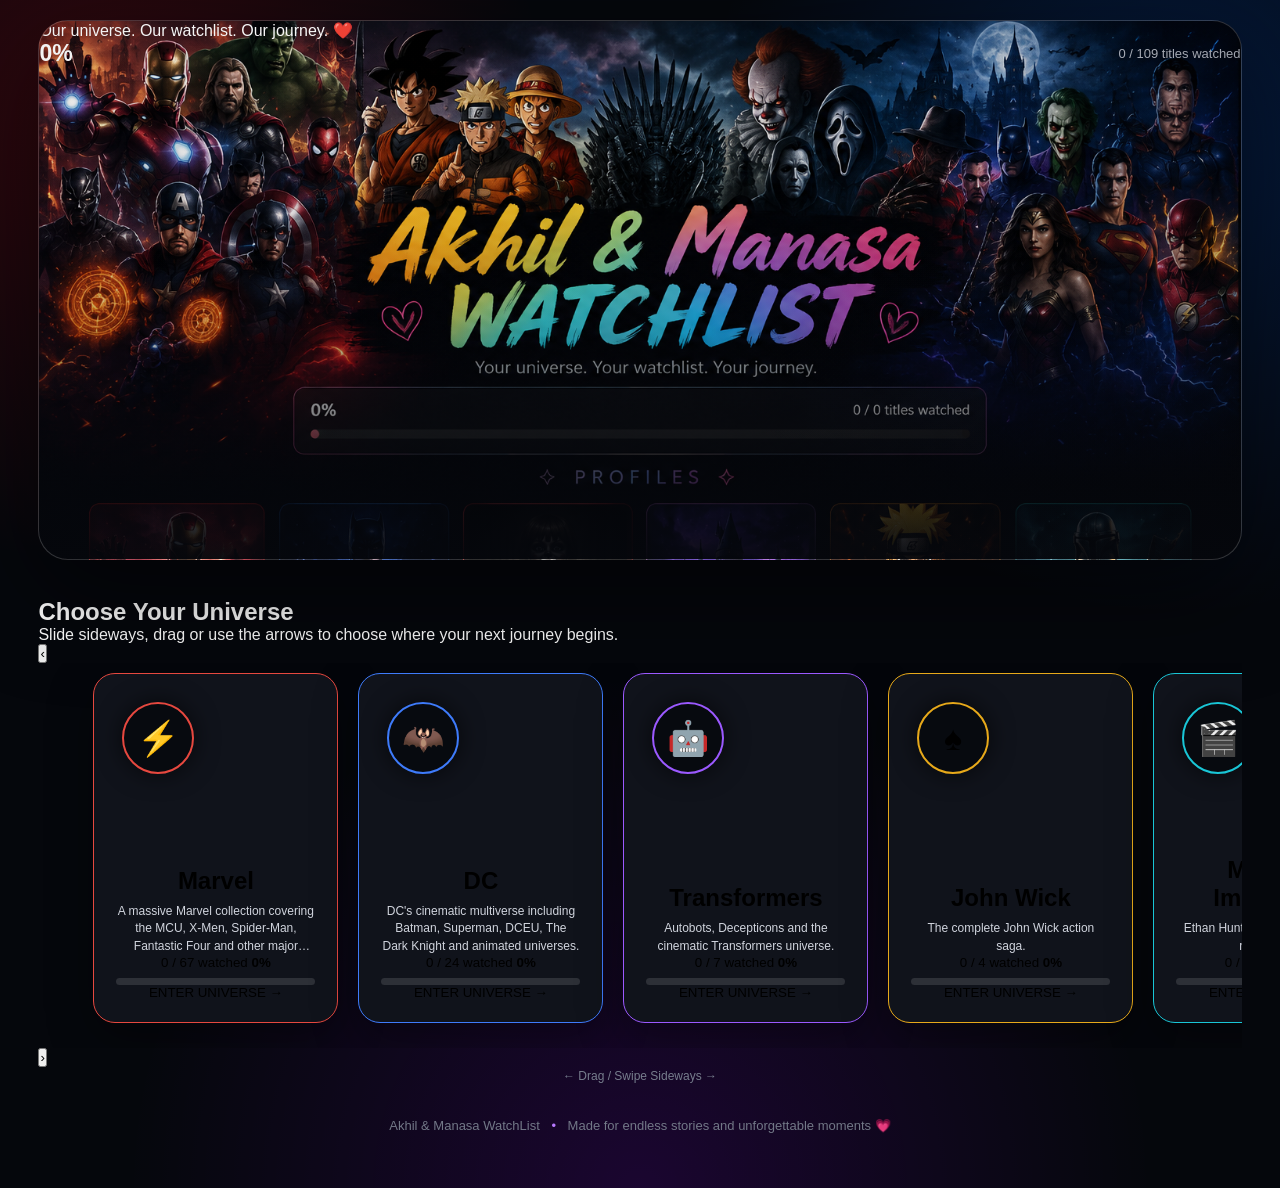
==== commit c0d683af: "done" ====
--- a/index.html
+++ b/index.html
@@ -2,53 +2,38 @@
 <html lang="en">
 
 <head>
-
     <meta charset="UTF-8">
-
-    <meta name="viewport"
-          content="width=device-width, initial-scale=1.0">
+    <meta name="viewport" content="width=device-width, initial-scale=1.0">
 
     <title>Akhil & Manasa WatchList</title>
 
-    <link rel="stylesheet"
-          href="styles.css">
-
+    <link rel="stylesheet" href="styles.css">
 </head>
-
 
 <body>
 
-    <main class="page">
-
+    <div class="page">
 
         <!-- =====================================================
              HOME / HERO
+             The image already contains:
+             "Akhil & Manasa WatchList"
+             So DO NOT add another heading over it.
         ====================================================== -->
 
-        <section class="hero"
-                 aria-label="Akhil and Manasa WatchList">
+        <section class="hero" aria-label="Akhil and Manasa WatchList Home">
 
             <div class="hero-overlay"></div>
 
+            <div class="hero-bottom">
 
-            <div class="hero-content">
-
-                <div class="hero-title">
-
-                    <h1>
-                        Akhil &amp; Manasa WatchList
-                    </h1>
-
+                <div class="hero-message">
                     <p>
                         Our universe. Our watchlist. Our journey. ❤️
                     </p>
-
                 </div>
 
-
-                <!-- OVERALL PROGRESS -->
-
-                <div class="overall-progress">
+                <div class="overall">
 
                     <div class="overall-top">
 
@@ -62,11 +47,11 @@
 
                     </div>
 
+                    <div class="bar">
 
-                    <div class="progress-bar">
-
-                        <div class="progress-fill"
-                             id="overallFill"></div>
+                        <div class="fill"
+                             id="overallFill">
+                        </div>
 
                     </div>
 
@@ -77,15 +62,13 @@
         </section>
 
 
-
         <!-- =====================================================
-             UNIVERSES
+             UNIVERSE PROFILES
         ====================================================== -->
 
         <section class="universe-section">
 
-
-            <div class="section-heading">
+            <div class="section-head">
 
                 <div>
 
@@ -103,44 +86,43 @@
             </div>
 
 
+            <div class="profiles-wrapper">
 
-            <!-- PROFILE SLIDER -->
+                <button class="nav-button left"
+                        id="prevBtn"
+                        type="button"
+                        aria-label="Previous universe">
 
-            <div class="profiles-container">
+                    ‹
 
-
-                <button class="slider-button slider-left"
-                        id="prevBtn"
-                        aria-label="Previous universe">
-                    ‹
                 </button>
 
 
                 <div class="profiles"
                      id="profiles">
-                    <!-- JavaScript creates profiles here -->
+
                 </div>
 
 
-                <button class="slider-button slider-right"
+                <button class="nav-button right"
                         id="nextBtn"
+                        type="button"
                         aria-label="Next universe">
+
                     ›
+
                 </button>
-
 
             </div>
 
 
             <div class="slider-hint">
 
-                ← Drag / swipe sideways →
+                ← Drag / Swipe Sideways →
 
             </div>
 
-
         </section>
-
 
 
         <!-- =====================================================
@@ -155,24 +137,17 @@
 
         </footer>
 
-
-    </main>
-
+    </div>
 
 
     <!-- =========================================================
-         DATA FIRST
+         IMPORTANT:
+         data.js MUST LOAD BEFORE script.js
     ========================================================== -->
 
     <script src="data.js"></script>
 
-
-    <!-- =========================================================
-         HOME PAGE LOGIC
-    ========================================================== -->
-
     <script src="script.js"></script>
-
 
 </body>
 
